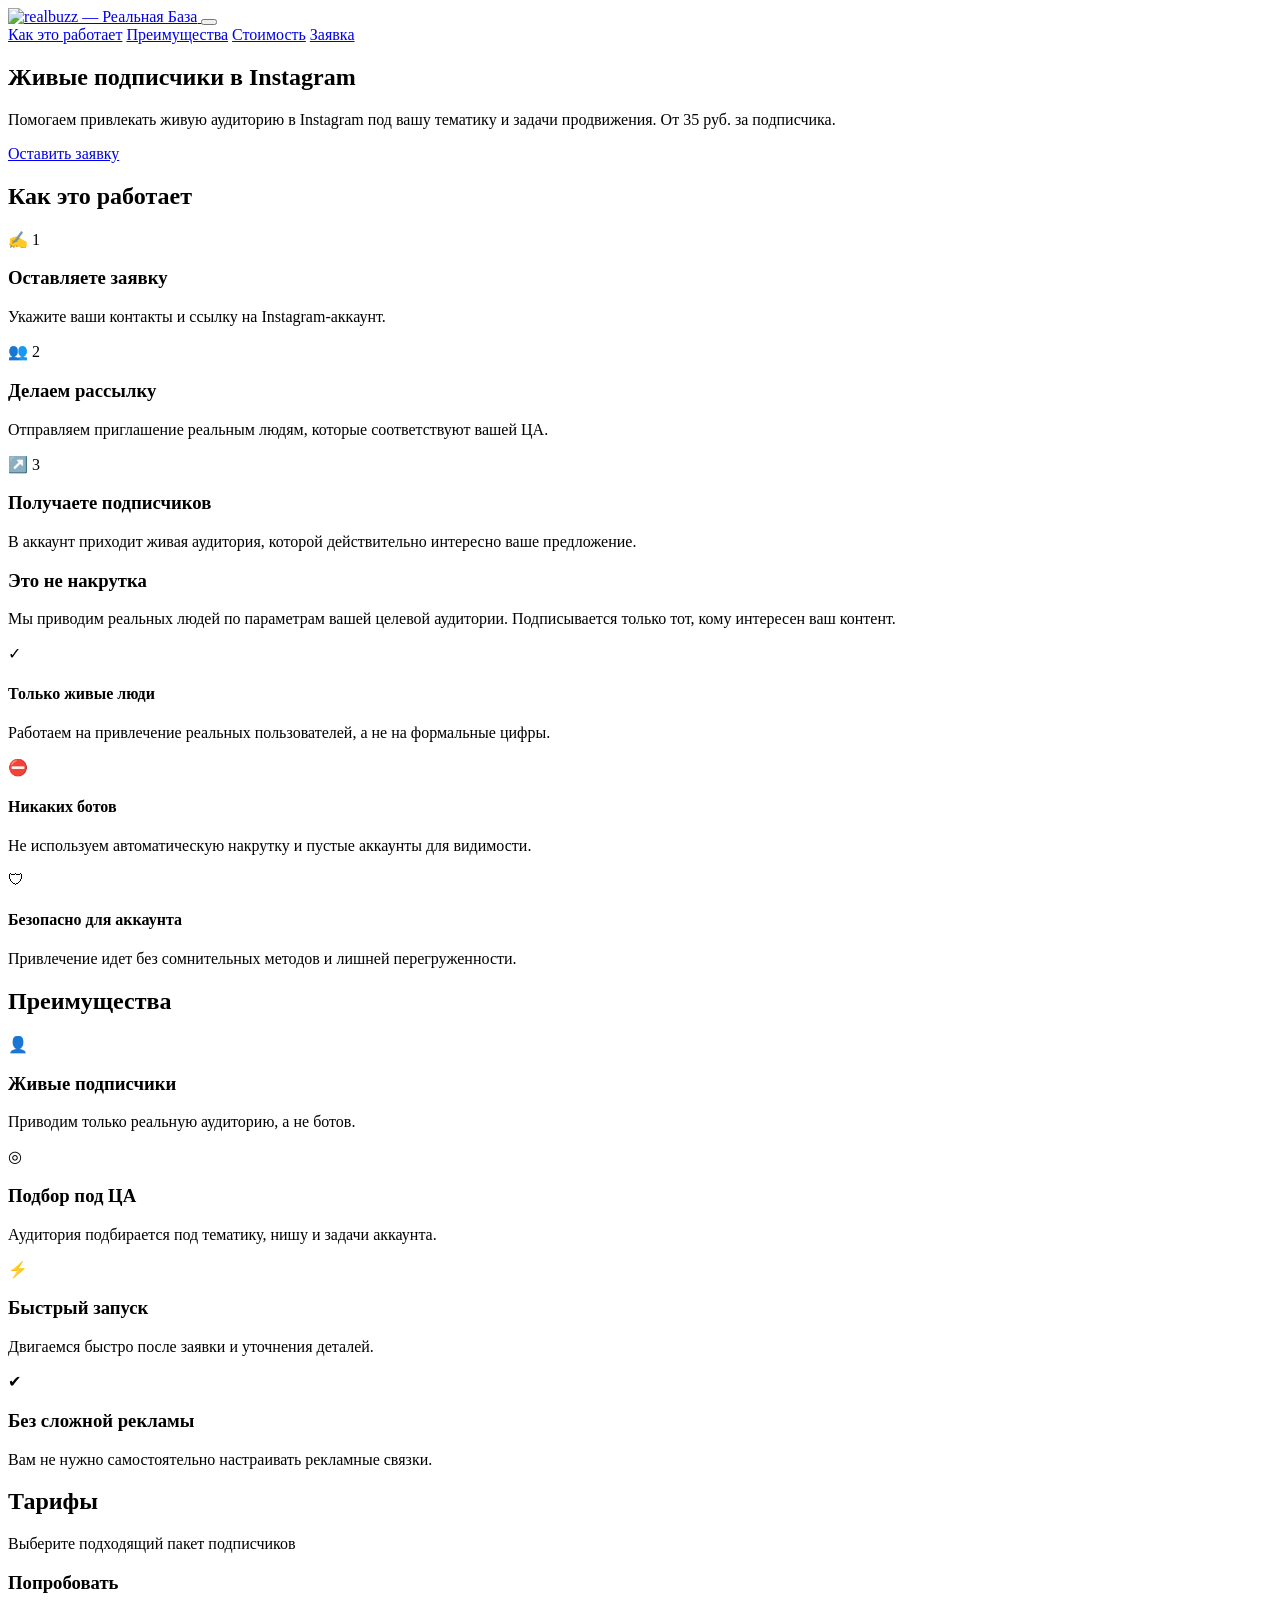
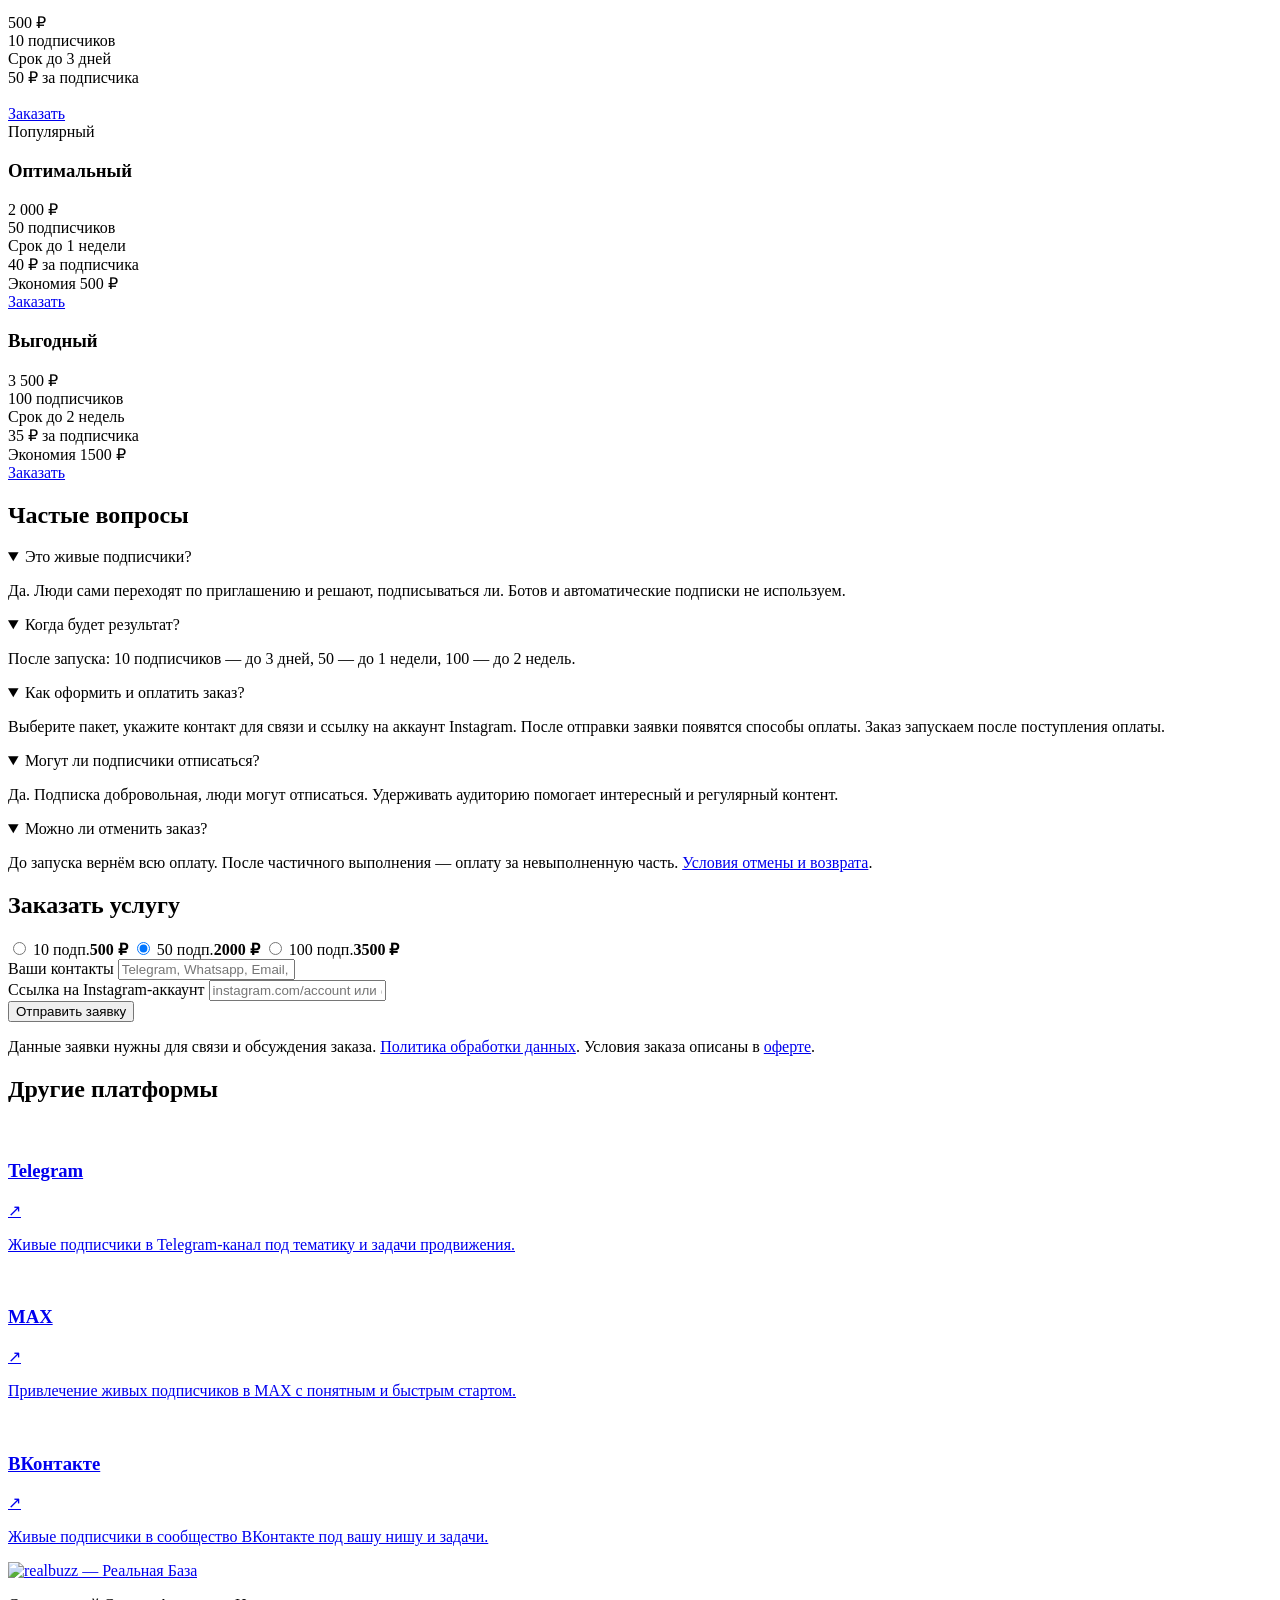
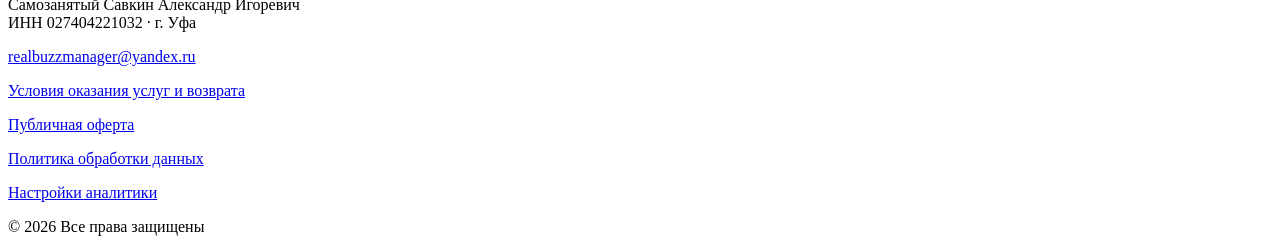
==== insta/index.html @ 3c45814d "Show Telegram support only after confirmed payment" ====
<!DOCTYPE html>
<html lang="ru">
  <head>
    <meta charset="UTF-8" />
    <meta name="viewport" content="width=device-width, initial-scale=1.0" />
    <title>Живые подписчики в Instagram</title>
    <script src="../analytics-consent.js" data-metrika="105293150" data-clarity="whmvityzih" defer></script>
    <link rel="stylesheet" href="../style.css" />
    <link rel="icon" href="../favicon.ico" sizes="32x32" />
    <link rel="icon" href="../favicon.svg" type="image/svg+xml" />
    <link rel="apple-touch-icon" href="../apple-touch-icon.png" sizes="180x180" />
    <meta name="description" content="Привлечение живой аудитории в Instagram по тематике аккаунта. Тарифы Realbuzz, порядок работы и форма заявки." />
    <link rel="canonical" href="https://realbuzz.ru/insta/" />
    <meta property="og:url" content="https://realbuzz.ru/insta/" />
    <meta property="og:description" content="Привлечение живой аудитории в Instagram по тематике аккаунта. Тарифы Realbuzz, порядок работы и форма заявки." />
    <meta property="og:type" content="website" />
    <meta property="og:site_name" content="realbuzz — Реальная База" />
    <meta property="og:title" content="Живые подписчики в Instagram" />
    <meta property="og:image" content="https://realbuzz.ru/assets/og-image.png" />
    <meta property="og:image:width" content="1200" />
    <meta property="og:image:height" content="630" />
    <meta property="og:image:alt" content="realbuzz — живые подписчики для ваших соцсетей" />
    <meta name="twitter:card" content="summary_large_image" />
  </head>
  <body>
    <div class="tg-page">
      <header class="tg-header">
        <div class="tg-shell tg-header__inner">
          <a class="tg-brand" href="../" aria-label="realbuzz — Реальная База, на главную">
            <img class="realbuzz-logo" src="../assets/realbuzz-logo.svg" width="520" height="144" alt="realbuzz — Реальная База" />
          </a>

          <button
            class="tg-menu-button"
            type="button"
            aria-expanded="false"
            aria-controls="tg-mobile-nav"
            aria-label="Открыть меню"
          >
            <span></span>
            <span></span>
            <span></span>
          </button>

          <nav class="tg-nav" id="tg-mobile-nav" aria-label="Основное меню">
            <a href="#how-it-works">Как это работает</a>
            <a href="#benefits">Преимущества</a>
            <a href="#pricing">Стоимость</a>
            <a href="#form">Заявка</a>
          </nav>
        </div>
      </header>

      <main>
        <section class="tg-hero">
          <div class="tg-shell tg-hero__inner">
            <h1>Живые подписчики в Instagram</h1>
            <p>
              Помогаем привлекать живую аудиторию в Instagram под вашу тематику
              и задачи продвижения. От 35 руб. за подписчика.
            </p>
            <a class="tg-button" href="#form">Оставить заявку</a>
          </div>
        </section>

        <section class="tg-section" id="how-it-works">
          <div class="tg-shell">
            <div class="tg-section__head">
              <h2>Как это работает</h2>
            </div>

            <div class="tg-steps">
              <article class="tg-card tg-step">
                <span class="tg-step__icon tg-step__icon--light" aria-hidden="true">✍️</span>
                <span class="tg-step__number">1</span>
                <h3>Оставляете заявку</h3>
                <p>
                  Укажите ваши контакты и ссылку на Instagram-аккаунт.
                </p>
              </article>

              <article class="tg-card tg-step">
                <span class="tg-step__icon tg-step__icon--light" aria-hidden="true">👥</span>
                <span class="tg-step__number">2</span>
                <h3>Делаем рассылку</h3>
                <p>
                  Отправляем приглашение реальным людям, которые соответствуют
                  вашей ЦА.
                </p>
              </article>

              <article class="tg-card tg-step">
                <span class="tg-step__icon tg-step__icon--light" aria-hidden="true">↗️</span>
                <span class="tg-step__number">3</span>
                <h3>Получаете подписчиков</h3>
                <p>
                  В аккаунт приходит живая аудитория, которой действительно
                  интересно ваше предложение.
                </p>
              </article>
            </div>

            <div class="tg-proof">
              <h3>Это не накрутка</h3>
              <p>
                Мы приводим реальных людей по параметрам вашей целевой
                аудитории. Подписывается только тот, кому интересен ваш контент.
              </p>

              <div class="tg-proof__grid">
                <article class="tg-proof__item">
                  <span class="tg-proof__badge">✓</span>
                  <h4>Только живые люди</h4>
                  <p>
                    Работаем на привлечение реальных пользователей, а не на
                    формальные цифры.
                  </p>
                </article>

                <article class="tg-proof__item">
                  <span class="tg-proof__badge">⛔</span>
                  <h4>Никаких ботов</h4>
                  <p>
                    Не используем автоматическую накрутку и пустые аккаунты для
                    видимости.
                  </p>
                </article>

                <article class="tg-proof__item">
                  <span class="tg-proof__badge">🛡</span>
                  <h4>Безопасно для аккаунта</h4>
                  <p>
                    Привлечение идет без сомнительных методов и лишней
                    перегруженности.
                  </p>
                </article>
              </div>
            </div>
          </div>
        </section>

        <section class="tg-section tg-section--muted" id="benefits">
          <div class="tg-shell">
            <div class="tg-section__head">
              <h2>Преимущества</h2>
            </div>

            <div class="tg-benefits">
              <article class="tg-card tg-benefit">
                <span class="tg-benefit__icon">👤</span>
                <div>
                  <h3>Живые подписчики</h3>
                  <p>Приводим только реальную аудиторию, а не ботов.</p>
                </div>
              </article>

              <article class="tg-card tg-benefit">
                <span class="tg-benefit__icon">◎</span>
                <div>
                  <h3>Подбор под ЦА</h3>
                  <p>Аудитория подбирается под тематику, нишу и задачи аккаунта.</p>
                </div>
              </article>

              <article class="tg-card tg-benefit">
                <span class="tg-benefit__icon">⚡</span>
                <div>
                  <h3>Быстрый запуск</h3>
                  <p>Двигаемся быстро после заявки и уточнения деталей.</p>
                </div>
              </article>

              <article class="tg-card tg-benefit">
                <span class="tg-benefit__icon">✔</span>
                <div>
                  <h3>Без сложной рекламы</h3>
                  <p>Вам не нужно самостоятельно настраивать рекламные связки.</p>
                </div>
              </article>
            </div>
          </div>
        </section>

        <section class="tg-section" id="pricing">
          <div class="tg-shell">
            <div class="tg-section__head tg-section__head--center">
              <h2>Тарифы</h2>
              <p>Выберите подходящий пакет подписчиков</p>
            </div>

            <div class="tg-pricing">
              <article class="tg-card tg-plan">
                <h3>Попробовать</h3>
                <div class="tg-plan__price">500 ₽</div>
                <div class="tg-plan__meta">10 подписчиков</div>
                <div class="tg-plan__duration">Срок до 3 дней</div>
                <div class="tg-plan__hint">50 ₽ за подписчика</div>
                <div class="tg-plan__saving tg-plan__saving--empty" aria-hidden="true">
                  &nbsp;
                </div>
                <a class="tg-button tg-button--secondary" href="#form" data-plan-select="trial">Заказать</a>
              </article>

              <article class="tg-card tg-plan tg-plan--featured">
                <span class="tg-plan__label">Популярный</span>
                <h3>Оптимальный</h3>
                <div class="tg-plan__price">2 000 ₽</div>
                <div class="tg-plan__meta">50 подписчиков</div>
                <div class="tg-plan__duration">Срок до 1 недели</div>
                <div class="tg-plan__hint">40 ₽ за подписчика</div>
                <div class="tg-plan__saving">Экономия 500 ₽</div>
                <a class="tg-button" href="#form" data-plan-select="standard">Заказать</a>
              </article>

              <article class="tg-card tg-plan">
                <h3>Выгодный</h3>
                <div class="tg-plan__price">3 500 ₽</div>
                <div class="tg-plan__meta">100 подписчиков</div>
                <div class="tg-plan__duration">Срок до 2 недель</div>
                <div class="tg-plan__hint">35 ₽ за подписчика</div>
                <div class="tg-plan__saving">Экономия 1500 ₽</div>
                <a class="tg-button tg-button--secondary" href="#form" data-plan-select="business">Заказать</a>
              </article>
            </div>
          </div>
        </section>

        <section class="tg-section" id="faq" aria-labelledby="faq-title">
          <div class="tg-shell tg-faq">
            <div class="tg-section__head">
              <h2 id="faq-title">Частые вопросы</h2>
            </div>
            <details class="tg-card tg-faq__item">
              <summary>Это живые подписчики?</summary>
              <p>Да. Люди сами переходят по приглашению и решают, подписываться ли. Ботов и автоматические подписки не используем.</p>
            </details>
            <details class="tg-card tg-faq__item">
              <summary>Когда будет результат?</summary>
              <p>После запуска: 10 подписчиков — до 3 дней, 50 — до 1 недели, 100 — до 2 недель.</p>
            </details>
            <details class="tg-card tg-faq__item">
              <summary>Как оформить и оплатить заказ?</summary>
              <p>Выберите пакет, укажите контакт для связи и ссылку на аккаунт Instagram. После отправки заявки появятся способы оплаты. Заказ запускаем после поступления оплаты.</p>
            </details>
            <details class="tg-card tg-faq__item">
              <summary>Могут ли подписчики отписаться?</summary>
              <p>Да. Подписка добровольная, люди могут отписаться. Удерживать аудиторию помогает интересный и регулярный контент.</p>
            </details>
            <details class="tg-card tg-faq__item">
              <summary>Можно ли отменить заказ?</summary>
              <p>До запуска вернём всю оплату. После частичного выполнения — оплату за невыполненную часть. <a href="../returns/">Условия отмены и возврата</a>.</p>
            </details>
          </div>
        </section>

        <section class="tg-section tg-section--muted" id="form">
          <div class="tg-shell">
            <div class="tg-form-wrap">
              <h2>Заказать услугу</h2>

              <form
                class="lead-form tg-form ym-disable-submit" data-clarity-mask="true"
                data-platform="Instagram"
                data-endpoint="https://script.google.com/macros/s/AKfycbzKXubCFSqxj29t9qPhLgD0RXhJaRhjtM4Y13LiqMKLB6EGgB10qRSJCm1tGSQEqJkk/exec"
              >
                <div class="tg-form__plans" role="radiogroup" aria-label="Пакет">
                  <label class="tg-choice">
                    <input class="ym-disable-keys" type="radio" name="plan" value="10 подписчиков — 500 ₽" data-plan-id="trial" />
                    <span>10 подп.<strong>500 ₽</strong></span>
                  </label>
                  <label class="tg-choice">
                    <input class="ym-disable-keys" type="radio" name="plan" value="50 подписчиков — 2000 ₽" data-plan-id="standard" checked />
                    <span>50 подп.<strong>2000 ₽</strong></span>
                  </label>
                  <label class="tg-choice">
                    <input class="ym-disable-keys" type="radio" name="plan" value="100 подписчиков — 3500 ₽" data-plan-id="business" />
                    <span>100 подп.<strong>3500 ₽</strong></span>
                  </label>
                </div>

                <div class="field">
                  <label for="instagram-email">Ваши контакты</label>
                  <input class="ym-disable-keys" id="instagram-email" name="email" type="text" placeholder="Telegram, Whatsapp, Email, телефон" required />
                </div>

                <div class="field">
                  <label for="instagram-link">Ссылка на Instagram-аккаунт</label>
                  <input class="ym-disable-keys" id="instagram-link" name="link" type="text" inputmode="url" autocapitalize="none" spellcheck="false" data-format-error="Укажите https://instagram.com/account, instagram.com/account или @account." placeholder="instagram.com/account или @account" required />
                </div>

                <button class="tg-button tg-button--full" type="submit">Отправить заявку</button>
                <div class="form-message" aria-live="polite"></div>
                <p class="tg-form-intro">Данные заявки нужны для связи и обсуждения заказа. <a href="../privacy/">Политика обработки данных</a>. Условия заказа описаны в <a href="../offer/">оферте</a>.</p>
              </form>
            </div>
          </div>
        </section>

        <section class="tg-section">
          <div class="tg-shell">
            <div class="tg-section__head tg-section__head--center">
              <h2>Другие платформы</h2>
            </div>

            <div class="tg-platforms">
              <a class="tg-card tg-platform" href="../telegram/">
                <div class="tg-platform__top">
                  <div class="tg-platform__title">
                    <img class="platform-logo platform-logo--small" src="../assets/logo-telegram.svg" alt="" />
                    <h3>Telegram</h3>
                  </div>
                  <span>↗</span>
                </div>
                <p>Живые подписчики в Telegram-канал под тематику и задачи продвижения.</p>
              </a>

              <a class="tg-card tg-platform" href="../max/">
                <div class="tg-platform__top">
                  <div class="tg-platform__title">
                    <img class="platform-logo platform-logo--small" src="../assets/logo-max.svg" alt="" />
                    <h3>MAX</h3>
                  </div>
                  <span>↗</span>
                </div>
                <p>Привлечение живых подписчиков в MAX с понятным и быстрым стартом.</p>
              </a>

              <a class="tg-card tg-platform" href="../vk/">
                <div class="tg-platform__top">
                  <div class="tg-platform__title">
                    <img class="platform-logo platform-logo--small" src="../assets/logo-vk.svg" alt="" />
                    <h3>ВКонтакте</h3>
                  </div>
                  <span>↗</span>
                </div>
                <p>Живые подписчики в сообщество ВКонтакте под вашу нишу и задачи.</p>
              </a>
            </div>
          </div>
        </section>
      </main>

      <footer class="tg-footer">
        <div class="tg-shell tg-footer__inner">
          <a class="tg-brand" href="../" aria-label="realbuzz — Реальная База, на главную">
            <img class="realbuzz-logo" src="../assets/realbuzz-logo.svg" width="520" height="144" alt="realbuzz — Реальная База" loading="lazy" />
          </a>
          <div>
            <p>Самозанятый Савкин Александр Игоревич<br />ИНН 027404221032 · г. Уфа</p>
            <p><a class="tg-footer-contact" href="mailto:realbuzzmanager@yandex.ru">realbuzzmanager@yandex.ru</a></p>
            <p><a class="tg-footer-contact" href="../returns/">Условия оказания услуг и возврата</a></p>
            <p><a class="tg-footer-contact" href="../offer/">Публичная оферта</a></p>
            <p><a class="tg-footer-contact" href="../privacy/">Политика обработки данных</a></p>
            <p><a class="tg-footer-contact" href="#analytics-settings" data-analytics-settings>Настройки аналитики</a></p>
            <p>© 2026 Все права защищены</p>
          </div>
        </div>
      </footer>
    </div>

    <script src="../payment.js" defer></script>
    <script src="../script.js?v=20261114-form-fix"></script>
  </body>
</html>
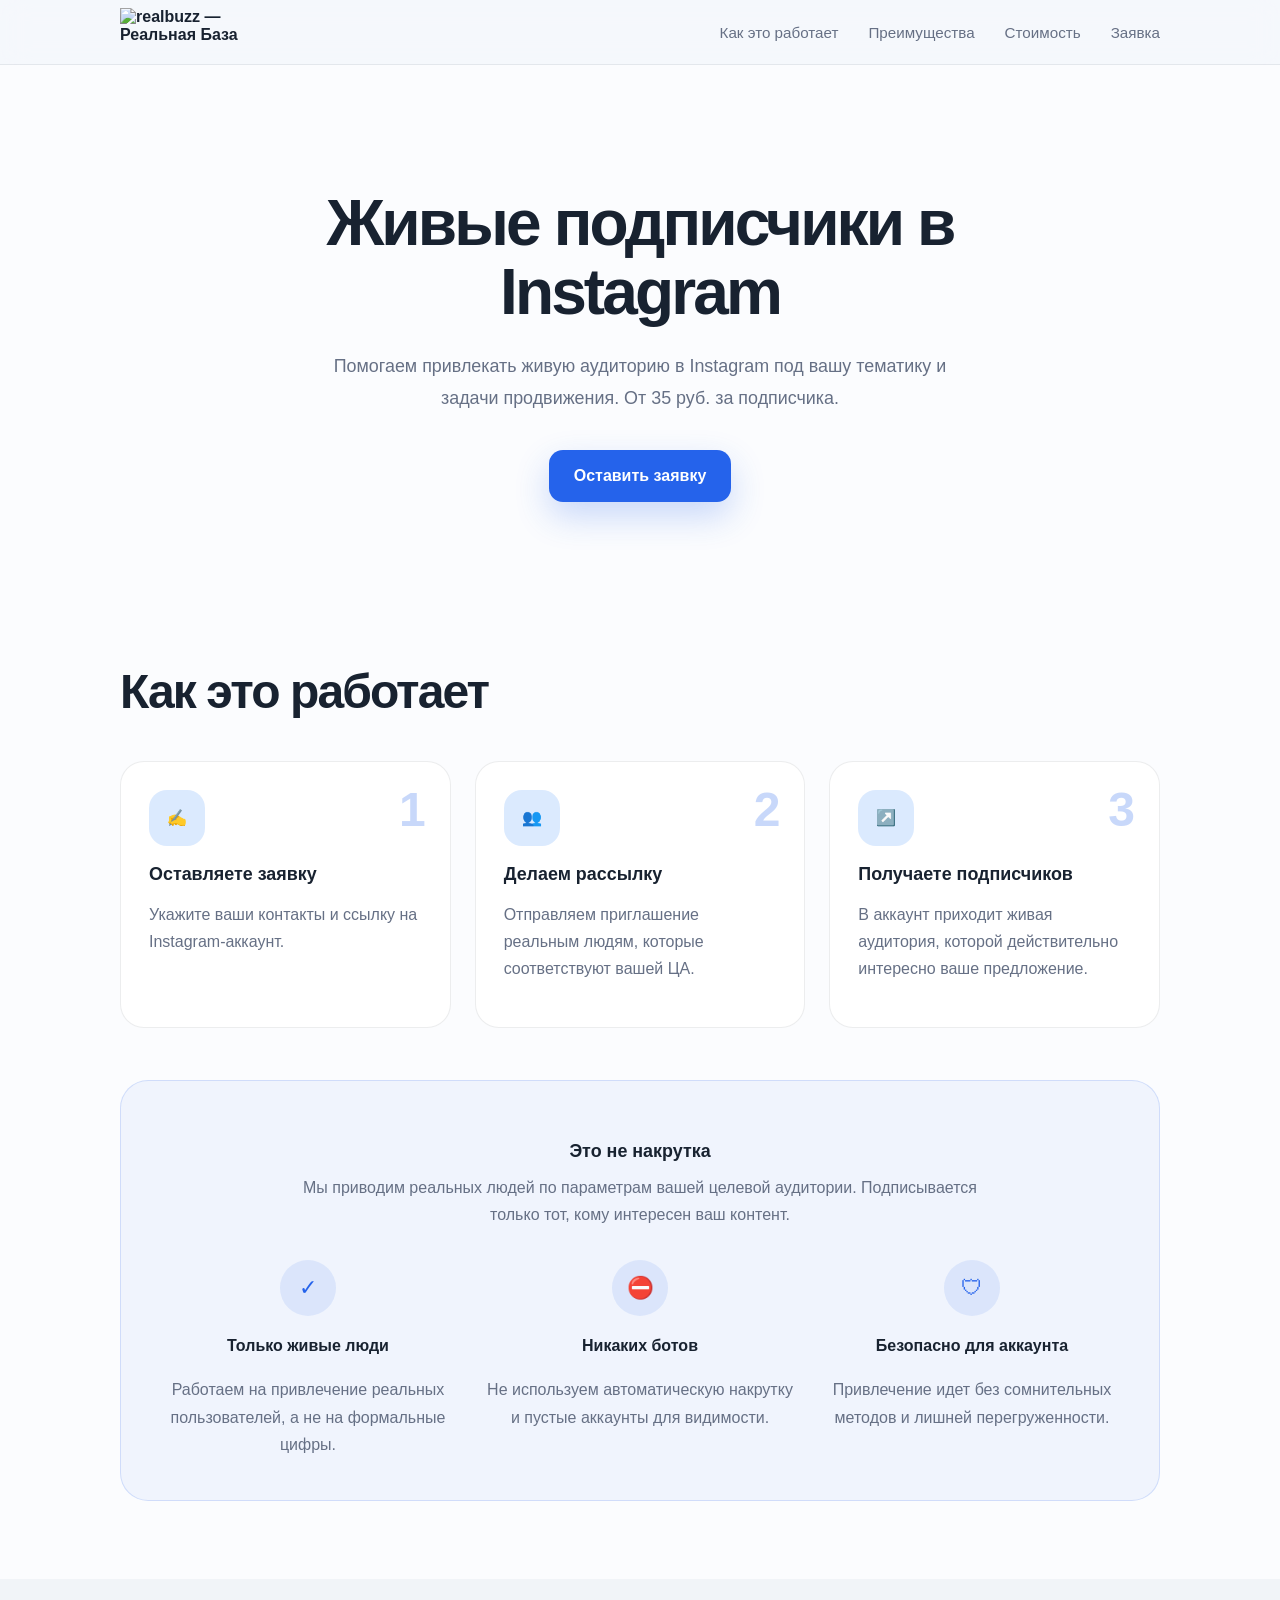
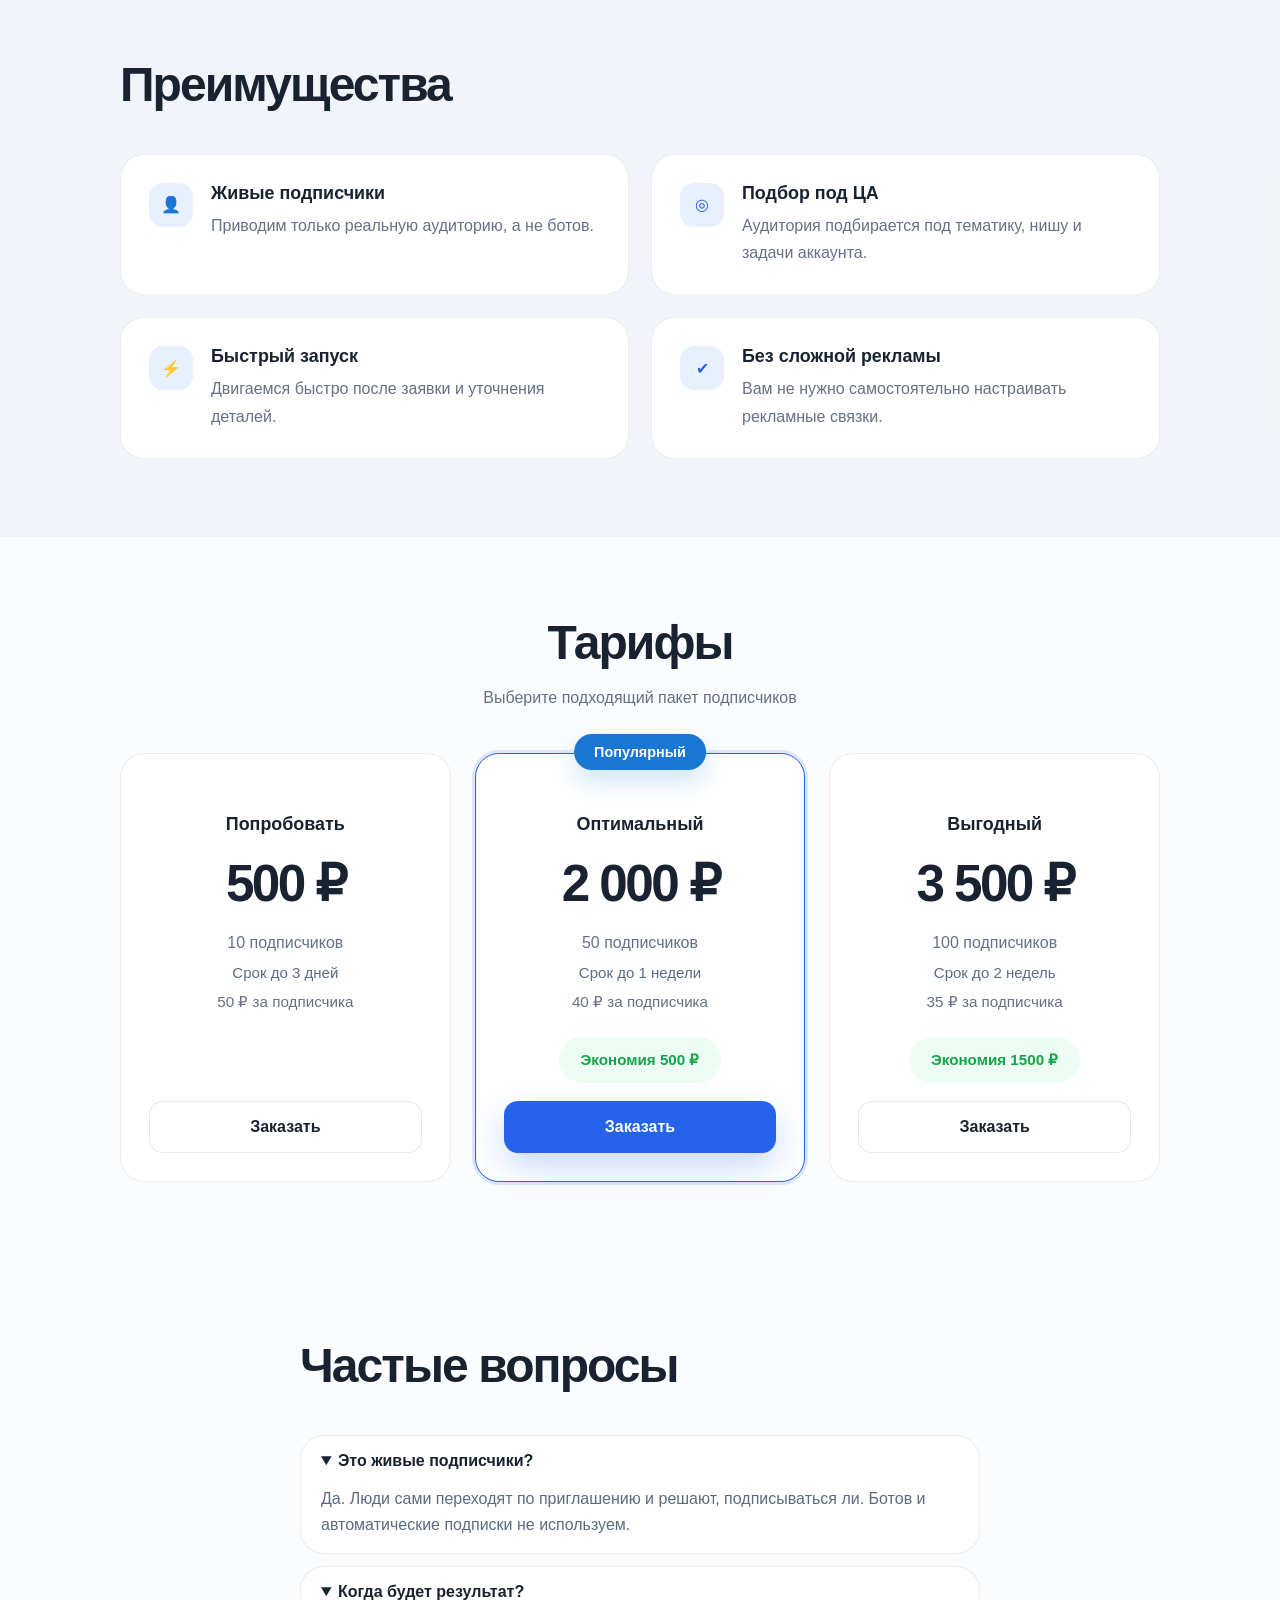
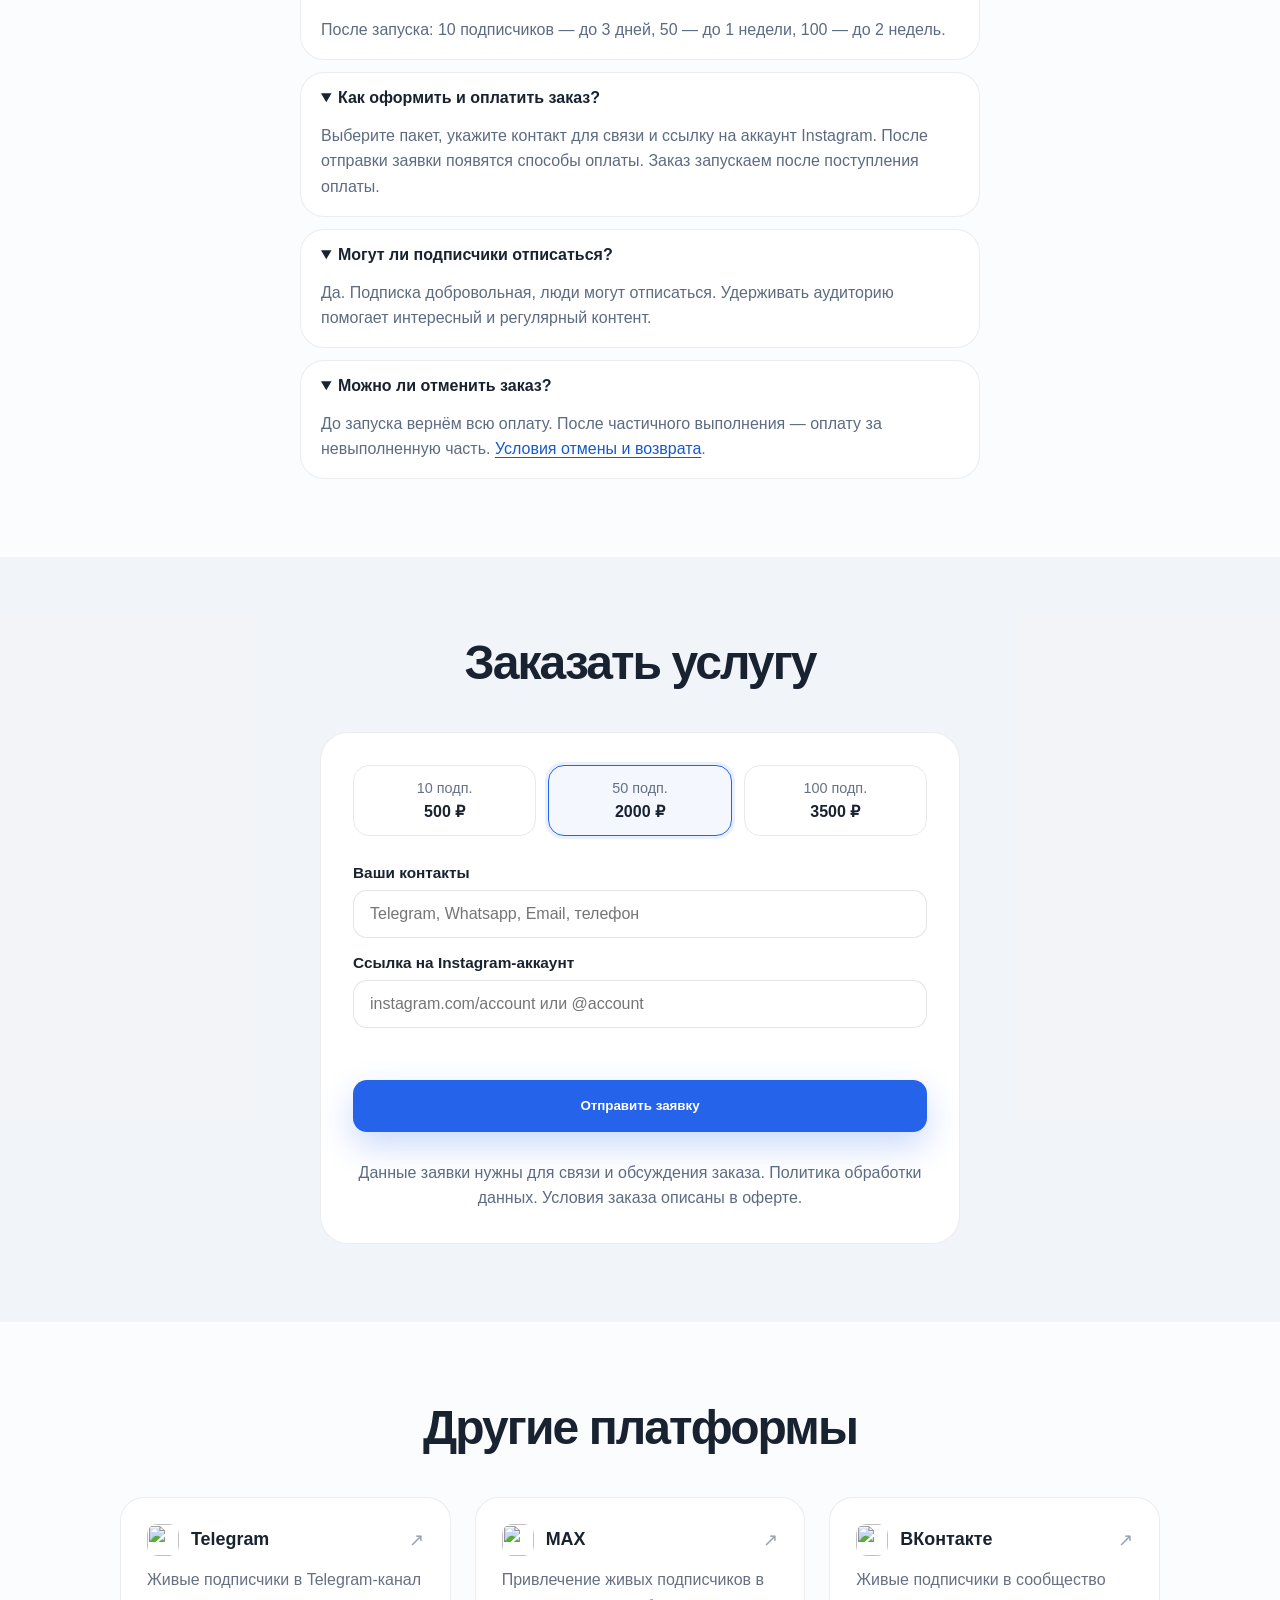
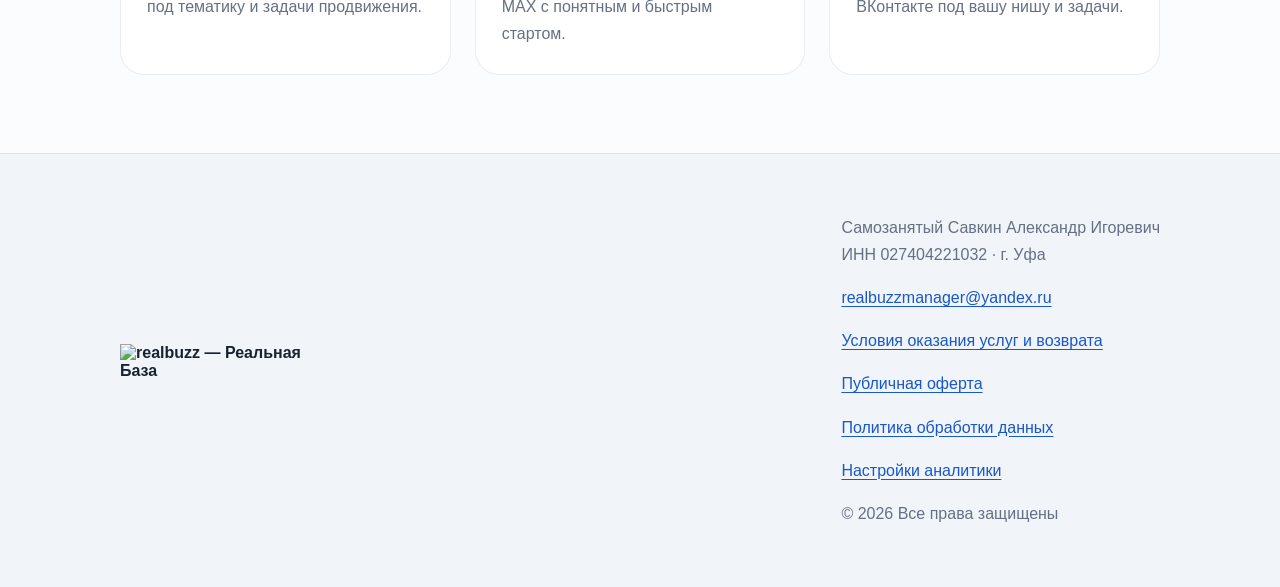
==== commit 7199289a: "Prepare PayAnyWay support while retaining bank payments" ====
--- a/insta/index.html
+++ b/insta/index.html
@@ -5,7 +5,7 @@
     <meta name="viewport" content="width=device-width, initial-scale=1.0" />
     <title>Живые подписчики в Instagram</title>
     <script src="../analytics-consent.js" data-metrika="105293150" data-clarity="whmvityzih" defer></script>
-    <link rel="stylesheet" href="../style.css" />
+    <link rel="stylesheet" href="../style.css?v=20261117-payanyway-ready" />
     <link rel="icon" href="../favicon.ico" sizes="32x32" />
     <link rel="icon" href="../favicon.svg" type="image/svg+xml" />
     <link rel="apple-touch-icon" href="../apple-touch-icon.png" sizes="180x180" />
@@ -358,8 +358,8 @@
       </footer>
     </div>
 
-    <script src="../payment.js" defer></script>
-    <script src="../script.js?v=20261114-form-fix"></script>
+    <script src="../payment.js?v=20261117-payanyway-ready" defer></script>
+    <script src="../script.js?v=20261117-payanyway-ready"></script>
   </body>
 </html>
 
--- a/style.css
+++ b/style.css
@@ -0,0 +1,1212 @@
+:root {
+  --bg: #f6f8fb;
+  --surface: #ffffff;
+  --surface-muted: #f1f5f9;
+  --text: #152033;
+  --text-soft: #5d6b82;
+  --line: rgba(21, 32, 51, 0.08);
+  --accent: #1f6fff;
+  --accent-dark: #1758ca;
+  --accent-soft: rgba(31, 111, 255, 0.12);
+  --success-bg: #ecfdf3;
+  --success-text: #166534;
+  --shadow: 0 18px 50px rgba(15, 23, 42, 0.08);
+  --radius-lg: 28px;
+  --radius-md: 20px;
+  --radius-sm: 14px;
+  --container: 1120px;
+}
+
+*,
+*::before,
+*::after {
+  box-sizing: border-box;
+}
+
+html {
+  scroll-behavior: smooth;
+}
+
+body {
+  margin: 0;
+  font-family: "Segoe UI", Arial, sans-serif;
+  color: var(--text);
+  background:
+    radial-gradient(circle at top left, rgba(31, 111, 255, 0.08), transparent 28%),
+    linear-gradient(180deg, #fbfcfe 0%, var(--bg) 100%);
+}
+
+a {
+  color: inherit;
+  text-decoration: none;
+}
+
+img {
+  max-width: 100%;
+  display: block;
+}
+
+.page {
+  min-height: 100vh;
+}
+
+.container {
+  width: min(100% - 32px, var(--container));
+  margin: 0 auto;
+}
+
+.site-header {
+  position: sticky;
+  top: 0;
+  z-index: 20;
+  backdrop-filter: blur(16px);
+  background: rgba(251, 252, 254, 0.82);
+  border-bottom: 1px solid rgba(21, 32, 51, 0.06);
+}
+
+.site-header__inner {
+  display: flex;
+  align-items: center;
+  justify-content: space-between;
+  gap: 20px;
+  min-height: 76px;
+}
+
+.brand {
+  display: inline-flex;
+  align-items: center;
+  gap: 12px;
+  font-weight: 700;
+  letter-spacing: -0.02em;
+}
+
+.brand__badge {
+  width: 40px;
+  height: 40px;
+  display: grid;
+  place-items: center;
+  border-radius: 14px;
+  background: linear-gradient(135deg, var(--accent) 0%, #69a1ff 100%);
+  color: #fff;
+  box-shadow: 0 14px 30px rgba(31, 111, 255, 0.28);
+}
+
+.nav {
+  display: flex;
+  align-items: center;
+  gap: 10px;
+  flex-wrap: wrap;
+  justify-content: flex-end;
+}
+
+.nav__link {
+  padding: 10px 14px;
+  border-radius: 999px;
+  color: var(--text-soft);
+  transition: background-color 0.2s ease, color 0.2s ease, transform 0.2s ease;
+}
+
+.nav__link:hover,
+.nav__link:focus-visible {
+  background: var(--accent-soft);
+  color: var(--accent);
+  transform: translateY(-1px);
+}
+
+.hero {
+  padding: 72px 0 36px;
+}
+
+.hero__card {
+  display: grid;
+  grid-template-columns: minmax(0, 1.2fr) minmax(280px, 0.8fr);
+  gap: 28px;
+  padding: 40px;
+  border-radius: var(--radius-lg);
+  background: rgba(255, 255, 255, 0.82);
+  border: 1px solid rgba(255, 255, 255, 0.72);
+  box-shadow: var(--shadow);
+}
+
+.hero__content h1 {
+  margin: 0 0 18px;
+  font-size: clamp(2.2rem, 5vw, 4.3rem);
+  line-height: 0.98;
+  letter-spacing: -0.04em;
+}
+
+.hero__content p {
+  margin: 0 0 28px;
+  max-width: 700px;
+  font-size: 1.08rem;
+  line-height: 1.7;
+  color: var(--text-soft);
+}
+
+.hero__meta {
+  display: grid;
+  gap: 16px;
+  align-content: start;
+}
+
+.metric,
+.feature-card,
+.step-card,
+.platform-card,
+.price-card,
+.form-card {
+  background: var(--surface);
+  border: 1px solid var(--line);
+  border-radius: var(--radius-md);
+  box-shadow: 0 10px 30px rgba(15, 23, 42, 0.04);
+}
+
+.metric {
+  padding: 22px;
+}
+
+.metric__label {
+  margin: 0 0 8px;
+  font-size: 0.92rem;
+  color: var(--text-soft);
+}
+
+.metric__value {
+  margin: 0;
+  font-size: 1.6rem;
+  font-weight: 700;
+  letter-spacing: -0.03em;
+}
+
+.section {
+  padding: 36px 0;
+}
+
+.section__heading {
+  margin-bottom: 22px;
+}
+
+.eyebrow {
+  display: inline-flex;
+  padding: 8px 12px;
+  border-radius: 999px;
+  background: var(--accent-soft);
+  color: var(--accent);
+  font-size: 0.92rem;
+  font-weight: 600;
+}
+
+.section__heading h2 {
+  margin: 16px 0 10px;
+  font-size: clamp(1.8rem, 3vw, 2.8rem);
+  letter-spacing: -0.04em;
+}
+
+.section__heading p {
+  margin: 0;
+  max-width: 760px;
+  color: var(--text-soft);
+  line-height: 1.7;
+}
+
+.grid {
+  display: grid;
+  gap: 18px;
+}
+
+.grid--3 {
+  grid-template-columns: repeat(3, minmax(0, 1fr));
+}
+
+.grid--4 {
+  grid-template-columns: repeat(4, minmax(0, 1fr));
+}
+
+.step-card,
+.feature-card,
+.platform-card {
+  padding: 24px;
+  transition: transform 0.24s ease, box-shadow 0.24s ease, border-color 0.24s ease;
+}
+
+.step-card:hover,
+.feature-card:hover,
+.platform-card:hover {
+  transform: translateY(-4px);
+  box-shadow: 0 18px 38px rgba(15, 23, 42, 0.08);
+  border-color: rgba(31, 111, 255, 0.18);
+}
+
+.step-number {
+  width: 42px;
+  height: 42px;
+  display: grid;
+  place-items: center;
+  margin-bottom: 18px;
+  border-radius: 14px;
+  background: var(--surface-muted);
+  color: var(--accent);
+  font-weight: 700;
+}
+
+.card-title {
+  margin: 0 0 10px;
+  font-size: 1.16rem;
+}
+
+.card-text {
+  margin: 0;
+  color: var(--text-soft);
+  line-height: 1.65;
+}
+
+.price-card {
+  padding: 32px;
+  display: grid;
+  gap: 12px;
+}
+
+.price-card__top {
+  display: flex;
+  align-items: flex-start;
+  justify-content: space-between;
+  gap: 20px;
+  flex-wrap: wrap;
+}
+
+.price-card__label {
+  margin: 0;
+  font-size: 1rem;
+  color: var(--text-soft);
+}
+
+.price-card__value {
+  margin: 6px 0 0;
+  font-size: clamp(2rem, 4vw, 3.4rem);
+  font-weight: 800;
+  letter-spacing: -0.05em;
+}
+
+.price-note {
+  margin: 0;
+  color: var(--text-soft);
+  line-height: 1.7;
+}
+
+.form-card {
+  padding: 28px;
+}
+
+.lead-form {
+  display: grid;
+  gap: 16px;
+}
+
+.field {
+  display: grid;
+  gap: 8px;
+}
+
+.field label {
+  font-weight: 600;
+  font-size: 0.96rem;
+}
+
+.field input,
+.field textarea {
+  width: 100%;
+  padding: 14px 16px;
+  border: 1px solid rgba(21, 32, 51, 0.12);
+  border-radius: var(--radius-sm);
+  background: #fff;
+  color: var(--text);
+  font: inherit;
+  transition: border-color 0.2s ease, box-shadow 0.2s ease, transform 0.2s ease;
+}
+
+.field input:focus,
+.field textarea:focus {
+  outline: none;
+  border-color: rgba(31, 111, 255, 0.48);
+  box-shadow: 0 0 0 4px rgba(31, 111, 255, 0.12);
+}
+
+.field textarea {
+  min-height: 120px;
+  resize: vertical;
+}
+
+.button,
+.platform-card__link {
+  display: inline-flex;
+  align-items: center;
+  justify-content: center;
+  gap: 8px;
+  min-height: 52px;
+  padding: 0 20px;
+  border: 0;
+  border-radius: 999px;
+  background: var(--accent);
+  color: #fff;
+  font: inherit;
+  font-weight: 700;
+  cursor: pointer;
+  transition: transform 0.2s ease, box-shadow 0.2s ease, background-color 0.2s ease;
+  box-shadow: 0 14px 30px rgba(31, 111, 255, 0.24);
+}
+
+.button:hover,
+.button:focus-visible,
+.platform-card__link:hover,
+.platform-card__link:focus-visible {
+  background: var(--accent-dark);
+  transform: translateY(-2px);
+  box-shadow: 0 18px 36px rgba(23, 88, 202, 0.26);
+}
+
+.button--secondary {
+  background: transparent;
+  color: var(--accent);
+  border: 1px solid rgba(31, 111, 255, 0.16);
+  box-shadow: none;
+}
+
+.button--secondary:hover,
+.button--secondary:focus-visible {
+  background: var(--accent-soft);
+}
+
+.form-message {
+  display: none;
+  padding: 14px 16px;
+  border-radius: var(--radius-sm);
+  background: var(--success-bg);
+  color: var(--success-text);
+  font-weight: 600;
+}
+
+.form-message.is-visible {
+  display: block;
+}
+
+.form-message[data-state="error"] {
+  background: #fff1f2;
+  color: #9f1239;
+}
+
+.platform-card__name {
+  margin: 0 0 10px;
+  font-size: 1.16rem;
+}
+
+.platform-card__text {
+  margin: 0 0 18px;
+  color: var(--text-soft);
+  line-height: 1.65;
+}
+
+.site-footer {
+  padding: 26px 0 34px;
+  color: var(--text-soft);
+}
+
+.site-footer__inner {
+  display: flex;
+  justify-content: space-between;
+  gap: 18px;
+  flex-wrap: wrap;
+  padding-top: 18px;
+  border-top: 1px solid var(--line);
+}
+
+@media (max-width: 960px) {
+  .hero__card,
+  .grid--4 {
+    grid-template-columns: 1fr 1fr;
+  }
+
+  .grid--3 {
+    grid-template-columns: 1fr;
+  }
+}
+
+@media (max-width: 760px) {
+  .site-header {
+    position: static;
+  }
+
+  .site-header__inner,
+  .price-card__top,
+  .site-footer__inner {
+    flex-direction: column;
+    align-items: flex-start;
+  }
+
+  .hero {
+    padding-top: 28px;
+  }
+
+  .hero__card,
+  .grid--4 {
+    grid-template-columns: 1fr;
+    padding: 26px;
+  }
+
+  .nav {
+    justify-content: flex-start;
+  }
+
+  .section {
+    padding: 28px 0;
+  }
+}
+
+.tg-page {
+  min-height: 100vh;
+  color: #182230;
+  background: #fbfcfe;
+  font-family: "Segoe UI", Arial, sans-serif;
+}
+
+.tg-shell {
+  width: min(100% - 32px, 1040px);
+  margin: 0 auto;
+}
+
+.tg-header {
+  position: sticky;
+  top: 0;
+  z-index: 50;
+  background: rgba(244, 247, 251, 0.78);
+  backdrop-filter: blur(14px);
+  border-bottom: 1px solid rgba(24, 34, 48, 0.08);
+}
+
+.tg-header__inner {
+  min-height: 64px;
+  display: flex;
+  align-items: center;
+  justify-content: space-between;
+  gap: 24px;
+}
+
+.tg-brand {
+  display: inline-flex;
+  align-items: center;
+  gap: 10px;
+  font-size: 1rem;
+  font-weight: 700;
+}
+
+.tg-brand__icon {
+  width: 36px;
+  height: 36px;
+  display: grid;
+  place-items: center;
+  border-radius: 12px;
+  overflow: hidden;
+  color: inherit;
+}
+
+.tg-brand__icon svg {
+  width: 100%;
+  height: 100%;
+}
+
+.platform-logo {
+  width: 36px;
+  height: 36px;
+  display: block;
+  flex: 0 0 auto;
+  border-radius: 12px;
+  overflow: hidden;
+}
+
+.platform-logo--small {
+  width: 32px;
+  height: 32px;
+  border-radius: 10px;
+}
+
+.tg-nav {
+  display: flex;
+  align-items: center;
+  gap: 30px;
+}
+
+.tg-menu-button {
+  display: none;
+  width: 46px;
+  height: 46px;
+  padding: 0;
+  border: 1px solid rgba(24, 34, 48, 0.08);
+  border-radius: 14px;
+  background: #fff;
+  align-items: center;
+  justify-content: center;
+  flex-direction: column;
+  gap: 4px;
+  cursor: pointer;
+}
+
+.tg-menu-button > span {
+  width: 18px;
+  height: 2px;
+  border-radius: 999px;
+  background: #182230;
+  transition: transform 0.2s ease, opacity 0.2s ease;
+}
+
+.tg-menu-button.is-open > span:nth-child(1) {
+  transform: translateY(6px) rotate(45deg);
+}
+
+.tg-menu-button.is-open > span:nth-child(2) {
+  opacity: 0;
+}
+
+.tg-menu-button.is-open > span:nth-child(3) {
+  transform: translateY(-6px) rotate(-45deg);
+}
+
+.tg-nav a {
+  color: #667085;
+  font-size: 0.95rem;
+  transition: color 0.2s ease;
+}
+
+.tg-nav a:hover,
+.tg-nav a:focus-visible {
+  color: #182230;
+}
+
+.tg-hero {
+  padding: 124px 0 84px;
+}
+
+.tg-hero__inner {
+  max-width: 760px;
+  text-align: center;
+}
+
+.tg-hero h1 {
+  margin: 0;
+  font-size: clamp(2.5rem, 6vw, 4rem);
+  line-height: 1.08;
+  letter-spacing: -0.045em;
+}
+
+.tg-hero p {
+  margin: 24px auto 0;
+  max-width: 620px;
+  color: #667085;
+  font-size: 1.12rem;
+  line-height: 1.75;
+}
+
+.tg-button {
+  display: inline-flex;
+  align-items: center;
+  justify-content: center;
+  min-height: 52px;
+  margin-top: 36px;
+  padding: 0 24px;
+  border: 1px solid transparent;
+  border-radius: 14px;
+  background: #2563eb;
+  color: #fff;
+  font-weight: 700;
+  transition: transform 0.2s ease, box-shadow 0.2s ease, background-color 0.2s ease;
+  box-shadow: 0 14px 34px rgba(37, 99, 235, 0.24);
+}
+
+.tg-button:hover,
+.tg-button:focus-visible {
+  transform: translateY(-1px);
+  background: #1d4ed8;
+  box-shadow: 0 18px 40px rgba(29, 78, 216, 0.24);
+}
+
+.tg-button--secondary {
+  background: #fff;
+  color: #182230;
+  border-color: rgba(24, 34, 48, 0.1);
+  box-shadow: none;
+}
+
+.tg-button--secondary:hover,
+.tg-button--secondary:focus-visible {
+  background: #f8fafc;
+}
+
+.tg-button--full {
+  width: 100%;
+}
+
+.tg-section {
+  padding: 78px 0;
+}
+
+.tg-section--muted {
+  background: rgba(148, 163, 184, 0.09);
+}
+
+.tg-section__head {
+  margin-bottom: 42px;
+}
+
+.tg-section__head--center {
+  text-align: center;
+}
+
+.tg-section__head h2 {
+  margin: 0;
+  font-size: clamp(2rem, 4vw, 3rem);
+  letter-spacing: -0.04em;
+}
+
+.tg-section__head p {
+  margin: 14px 0 0;
+  color: #667085;
+  line-height: 1.7;
+}
+
+.tg-card {
+  background: #fff;
+  border: 1px solid rgba(24, 34, 48, 0.08);
+  border-radius: 24px;
+}
+
+.tg-steps,
+.tg-pricing,
+.tg-platforms {
+  display: grid;
+  gap: 24px;
+  grid-template-columns: repeat(3, minmax(0, 1fr));
+}
+
+.tg-step {
+  position: relative;
+  padding: 28px;
+  transition: border-color 0.2s ease, transform 0.2s ease;
+}
+
+.tg-step:hover,
+.tg-platform:hover,
+.tg-benefit:hover,
+.tg-plan:hover {
+  transform: translateY(-3px);
+  border-color: rgba(37, 99, 235, 0.22);
+}
+
+.tg-step__icon {
+  width: 56px;
+  height: 56px;
+  display: grid;
+  place-items: center;
+  border-radius: 18px;
+  color: #1976d2;
+  background: #dbeafe;
+  box-shadow: none;
+}
+
+.tg-step__icon svg {
+  width: 28px;
+  height: 28px;
+  display: block;
+}
+
+.tg-step__icon--light {
+  background: #dbeafe;
+  color: #1976d2;
+}
+
+.tg-step__number {
+  position: absolute;
+  top: 24px;
+  right: 24px;
+  color: rgba(37, 99, 235, 0.25);
+  font-size: 3rem;
+  font-weight: 800;
+  line-height: 1;
+}
+
+.tg-step h3,
+.tg-plan h3,
+.tg-platform h3,
+.tg-proof h3,
+.tg-benefit h3 {
+  margin: 18px 0 0;
+  font-size: 1.12rem;
+}
+
+.tg-step p,
+.tg-proof p,
+.tg-proof__item p,
+.tg-benefit p,
+.tg-plan__meta,
+.tg-plan__hint,
+.tg-platform p,
+.tg-footer p {
+  color: #667085;
+  line-height: 1.7;
+}
+
+.tg-proof {
+  margin-top: 52px;
+  padding: 42px 32px;
+  border: 1px solid rgba(37, 99, 235, 0.16);
+  border-radius: 28px;
+  background: rgba(37, 99, 235, 0.05);
+  text-align: center;
+}
+
+.tg-proof p {
+  max-width: 700px;
+  margin: 12px auto 0;
+}
+
+.tg-proof__grid,
+.tg-benefits {
+  display: grid;
+  gap: 22px;
+  margin-top: 32px;
+}
+
+.tg-proof__grid {
+  grid-template-columns: repeat(3, minmax(0, 1fr));
+}
+
+.tg-proof__item {
+  text-align: center;
+}
+
+.tg-proof__badge,
+.tg-benefit__icon {
+  width: 56px;
+  height: 56px;
+  display: grid;
+  place-items: center;
+  margin: 0 auto 16px;
+  border-radius: 999px;
+  background: rgba(37, 99, 235, 0.1);
+  color: #2563eb;
+  font-size: 1.35rem;
+}
+
+.tg-benefits {
+  grid-template-columns: repeat(2, minmax(0, 1fr));
+}
+
+.tg-benefit {
+  display: flex;
+  gap: 18px;
+  padding: 28px;
+}
+
+.tg-benefit__icon {
+  width: 44px;
+  height: 44px;
+  margin: 0;
+  border-radius: 14px;
+  font-size: 1rem;
+  flex: 0 0 auto;
+}
+
+.tg-benefit h3 {
+  margin: 0;
+}
+
+.tg-benefit p {
+  margin: 8px 0 0;
+}
+
+.tg-plan {
+  position: relative;
+  padding: 42px 28px 28px;
+  text-align: center;
+  transition: transform 0.2s ease, border-color 0.2s ease, box-shadow 0.2s ease;
+}
+
+.tg-plan--featured {
+  border-color: #2563eb;
+  box-shadow: 0 0 0 3px rgba(37, 99, 235, 0.14);
+}
+
+.tg-plan__label {
+  position: absolute;
+  top: -20px;
+  left: 50%;
+  transform: translateX(-50%);
+  padding: 10px 20px;
+  border-radius: 999px;
+  background: #1976d2;
+  color: #fff;
+  font-size: 0.9rem;
+  font-weight: 700;
+  box-shadow: 0 12px 24px rgba(25, 118, 210, 0.2);
+}
+
+.tg-plan__price {
+  margin-top: 18px;
+  font-size: clamp(2.6rem, 4vw, 3.6rem);
+  font-weight: 800;
+  letter-spacing: -0.05em;
+}
+
+.tg-plan__meta {
+  margin-top: 16px;
+  font-size: 1rem;
+}
+
+.tg-plan__hint {
+  margin-top: 8px;
+  font-size: 0.95rem;
+}
+
+.tg-plan__saving {
+  display: inline-flex;
+  align-items: center;
+  justify-content: center;
+  min-height: 46px;
+  margin-top: 22px;
+  padding: 0 22px;
+  border-radius: 999px;
+  background: #ecfdf3;
+  color: #16a34a;
+  font-size: 0.95rem;
+  font-weight: 700;
+}
+
+.tg-plan__saving--empty {
+  background: transparent;
+  color: transparent;
+}
+
+.tg-plan .tg-button {
+  width: 100%;
+  margin-top: 18px;
+}
+
+.tg-form-wrap {
+  max-width: 640px;
+  margin: 0 auto;
+}
+
+.tg-form-wrap h2 {
+  margin: 0;
+  text-align: center;
+  font-size: clamp(2rem, 4vw, 3rem);
+  letter-spacing: -0.04em;
+}
+
+.tg-form-intro,
+.tg-form-contact {
+  margin: 12px auto 0;
+  text-align: center;
+  color: var(--text-soft);
+  line-height: 1.6;
+}
+
+.tg-form-contact a,
+.tg-footer-contact {
+  color: var(--accent-dark);
+  text-decoration: underline;
+  text-underline-offset: 0.16em;
+}
+
+.tg-faq {
+  max-width: 680px;
+}
+
+.tg-faq__item {
+  margin-top: 12px;
+  padding: 0;
+}
+
+.tg-faq__item summary {
+  padding: 16px 20px;
+  cursor: pointer;
+  font-weight: 700;
+}
+
+.tg-faq__item summary:focus-visible {
+  outline: 2px solid var(--accent);
+  outline-offset: 3px;
+  border-radius: var(--radius-sm);
+}
+
+.tg-faq__item p {
+  margin: 0;
+  padding: 0 20px 16px;
+  color: var(--text-soft);
+  line-height: 1.6;
+}
+
+.tg-plan__duration {
+  margin-top: 8px;
+  color: var(--text-soft);
+  font-size: 0.94rem;
+}
+
+.tg-form {
+  margin-top: 42px;
+  padding: 32px;
+  border-radius: 28px;
+  background: #fff;
+  border: 1px solid rgba(24, 34, 48, 0.08);
+}
+
+.tg-form__plans {
+  display: grid;
+  grid-template-columns: repeat(3, minmax(0, 1fr));
+  gap: 12px;
+  margin-bottom: 12px;
+}
+
+.tg-choice {
+  cursor: pointer;
+}
+
+.tg-choice input {
+  position: absolute;
+  opacity: 0;
+  pointer-events: none;
+}
+
+.tg-choice span {
+  display: block;
+  padding: 14px 10px;
+  border: 1px solid rgba(24, 34, 48, 0.1);
+  border-radius: 16px;
+  text-align: center;
+  color: #667085;
+  font-size: 0.9rem;
+  transition: border-color 0.2s ease, background-color 0.2s ease, box-shadow 0.2s ease;
+}
+
+.tg-choice strong {
+  display: block;
+  margin-top: 6px;
+  color: #182230;
+  font-size: 1rem;
+}
+
+.tg-choice input:checked + span {
+  border-color: #2563eb;
+  background: rgba(37, 99, 235, 0.05);
+  box-shadow: 0 0 0 3px rgba(37, 99, 235, 0.1);
+}
+
+.tg-hp {
+  position: absolute;
+  left: -9999px;
+  width: 1px;
+  height: 1px;
+  overflow: hidden;
+}
+
+.tg-platform {
+  padding: 26px;
+  transition: transform 0.2s ease, border-color 0.2s ease, box-shadow 0.2s ease;
+}
+
+.tg-platform__top {
+  display: flex;
+  align-items: center;
+  justify-content: space-between;
+  gap: 14px;
+}
+
+.tg-platform__title {
+  display: flex;
+  align-items: center;
+  gap: 12px;
+  min-width: 0;
+  line-height: 1;
+}
+
+.tg-platform__title h3 {
+  margin: 0;
+  line-height: 1.1;
+}
+
+.tg-platform__top span {
+  color: #98a2b3;
+  font-size: 1.1rem;
+}
+
+.tg-platform p {
+  margin: 10px 0 0;
+}
+
+.tg-footer {
+  padding: 44px 0;
+  border-top: 1px solid rgba(24, 34, 48, 0.08);
+  background: rgba(148, 163, 184, 0.09);
+}
+
+.tg-footer__inner {
+  display: flex;
+  align-items: center;
+  justify-content: space-between;
+  gap: 18px;
+}
+
+@media (max-width: 900px) {
+  .tg-steps,
+  .tg-pricing,
+  .tg-proof__grid,
+  .tg-platforms,
+  .tg-form__plans {
+    grid-template-columns: 1fr;
+  }
+
+  .tg-benefits {
+    grid-template-columns: 1fr;
+  }
+}
+
+@media (max-width: 760px) {
+  .tg-header {
+    position: static;
+  }
+
+  .tg-footer__inner {
+    flex-direction: column;
+    align-items: flex-start;
+  }
+
+  .tg-header__inner {
+    position: relative;
+    min-height: auto;
+    padding: 16px 0 14px;
+    align-items: center;
+    flex-direction: row;
+    flex-wrap: wrap;
+  }
+
+  .tg-menu-button {
+    display: inline-flex;
+    margin-left: auto;
+  }
+
+  .tg-nav {
+    display: none;
+    width: 100%;
+    margin-top: 14px;
+    padding-top: 14px;
+    border-top: 1px solid rgba(24, 34, 48, 0.08);
+    gap: 12px;
+    flex-direction: column;
+    align-items: flex-start;
+  }
+
+  .tg-nav.is-open {
+    display: flex;
+  }
+
+  .tg-nav a {
+    font-size: 1rem;
+  }
+
+  .tg-hero {
+    padding: 72px 0 52px;
+  }
+
+  .tg-section {
+    padding: 56px 0;
+  }
+
+  .tg-proof,
+  .tg-form {
+    padding: 24px;
+  }
+
+  .tg-step,
+  .tg-benefit,
+  .tg-plan,
+  .tg-platform {
+    padding: 22px;
+  }
+}
+
+@media (min-width: 761px) {
+  .tg-menu-button {
+    display: none !important;
+  }
+}
+
+
+/* Shared Realbuzz identity across all platform pages. */
+.realbuzz-logo { display: block; width: 190px; height: auto; flex: 0 0 auto; }
+.tg-header .realbuzz-logo { width: 174px; }
+.tg-brand:focus-visible { outline: 3px solid #1f6fff; outline-offset: 4px; border-radius: 4px; }
+
+.return-terms { max-width: 800px; padding-top: 36px; padding-bottom: 52px; }
+.return-terms h1 { margin: 20px 0 12px; font-size: clamp(1.8rem, 5vw, 2.8rem); line-height: 1.15; }
+.return-terms__date { color: var(--text-soft); }
+.return-terms section { margin-top: 28px; }
+.return-terms h2 { margin-bottom: 10px; font-size: 1.3rem; line-height: 1.3; }
+.return-terms p { margin-top: 10px; line-height: 1.7; }
+.return-terms a, .tg-faq__item a { color: var(--accent-dark); text-decoration: underline; text-underline-offset: 0.16em; overflow-wrap: anywhere; }
+
+.order-payment { color: #192c3d; line-height: 1.6; text-align: left; min-width: 0; }
+.order-payment h3 { font-size: 22px; line-height: 1.3; margin: 0 0 20px; }
+.order-payment p { margin: 16px 0; font-size: 14px; }
+.order-payment a { color: #067bb1; text-decoration: underline; text-underline-offset: 3px; }
+.order-summary { margin: 16px 0; padding: 16px; background: #f0f7fb; border-radius: 12px; }
+.order-summary > div { display: flex; flex-wrap: wrap; justify-content: space-between; gap: 4px 16px; margin: 8px 0; }
+.order-summary dt { color: #53687b; font-size: 14px; }
+.order-summary dd { margin: 0; font-weight: 600; overflow-wrap: anywhere; }
+.order-summary .order-amount { font-size: 24px; }
+.payment-banks { display: grid; grid-template-columns: repeat(2, minmax(0, 1fr)); gap: 12px; margin: 20px 0; }
+.payment-bank { border: 1px solid #dbe5ed; border-radius: 12px; padding: 14px; display: flex; flex-direction: column; align-items: center; text-align: center; min-width: 0; }
+.payment-bank h4 { display: flex; align-items: center; justify-content: center; min-height: 78px; margin: 0 0 14px; font-size: 18px; font-weight: 600; line-height: 1.45; }
+.payment-bank img { display: block; width: 100%; max-width: 240px; height: auto; margin: 0 0 12px; }
+.payment-bank a { display: block; font-weight: 600; font-size: 14px; }
+.order-payment :focus-visible { outline: 3px solid #067bb1; outline-offset: 3px; }
+@media (max-width: 480px) { .payment-banks { grid-template-columns: 1fr; } }
+
+.lead-form[hidden] { display: none; }
+.order-result { scroll-margin-top: 90px; }
+.tg-form-wrap > .order-result { background: #fff; border: 1px solid #dbe5ed; border-radius: 24px; padding: 24px; }
+
+.order-result ~ .tg-form-contact { display: none; }
+
+@media (max-width: 767px) {
+  .payment-banks { grid-template-columns: 1fr; }
+  .payment-bank { padding: 16px; }
+  .payment-bank img { display: none; }
+  .payment-bank h4 { min-height: 0; }
+  .order-payment .payment-bank a {
+    display: flex;
+    align-items: center;
+    justify-content: center;
+    width: 100%;
+    min-height: 52px;
+    padding: 12px 16px;
+    box-sizing: border-box;
+    border-radius: 12px;
+    background: #087bb0;
+    color: #fff;
+    font-size: 16px;
+    line-height: 1.4;
+    text-decoration: none;
+    text-align: center;
+  }
+  .order-payment .payment-bank a:hover,
+  .order-payment .payment-bank a:active { background: #06628d; }
+}
+
+.payment-help { display: block; margin-top: 10px; color: #53687b; font-size: 12px; line-height: 1.5; }
+.payment-help + .payment-help { margin-top: 6px; }
+@media (max-width: 767px) { .payment-help--desktop { display: none; } }
+
+.payment-instruction--mobile { display: none; }
+@media (max-width: 767px) { .payment-instruction--desktop { display: none; } .payment-instruction--mobile { display: inline; } }
+
+.order-payment .payment-prodamus-button { display: flex; align-items: center; justify-content: center; min-height: 52px; padding: 12px 20px; border-radius: 12px; background: #087bb0; color: #fff; font-weight: 600; text-decoration: none; }
+.order-payment .payment-prodamus-button:hover { background: #06628d; }
+
+.order-payment button.payment-prodamus-button { width: 100%; border: 0; cursor: pointer; font: inherit; font-weight: 600; }
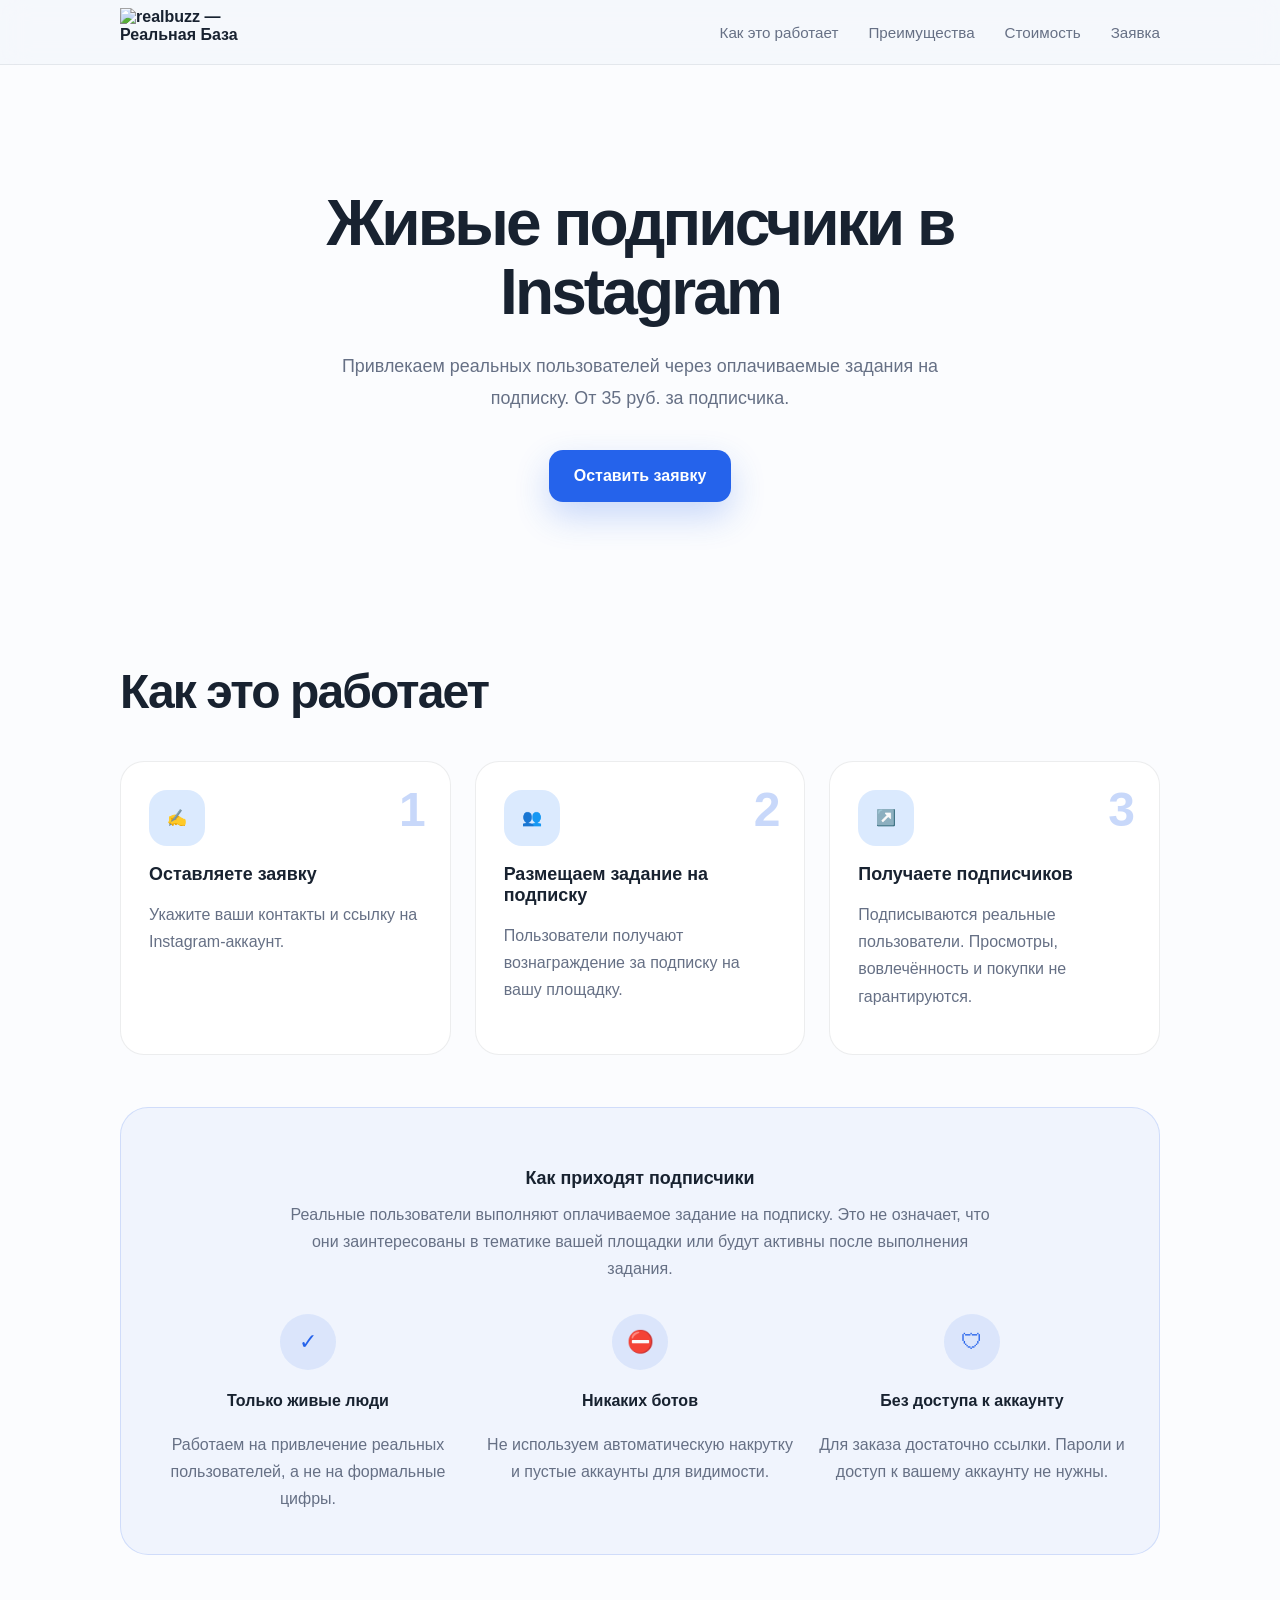
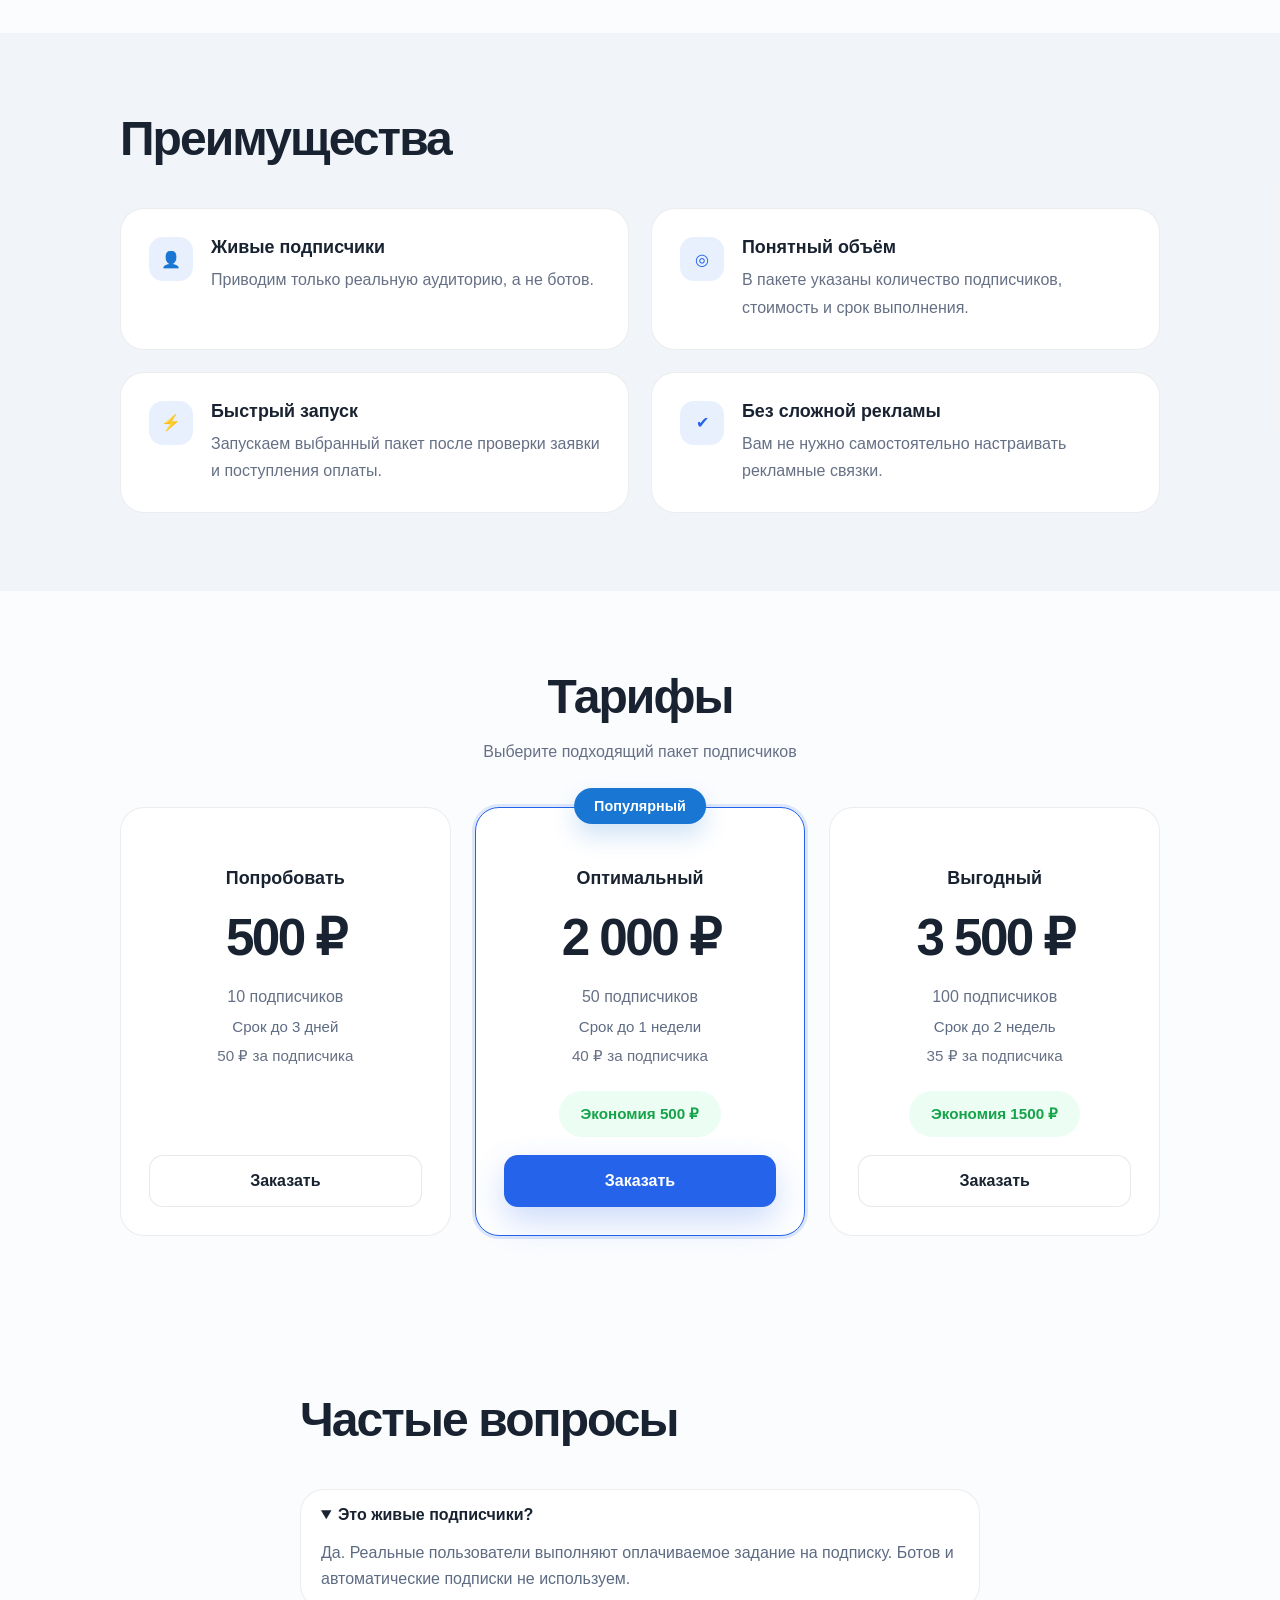
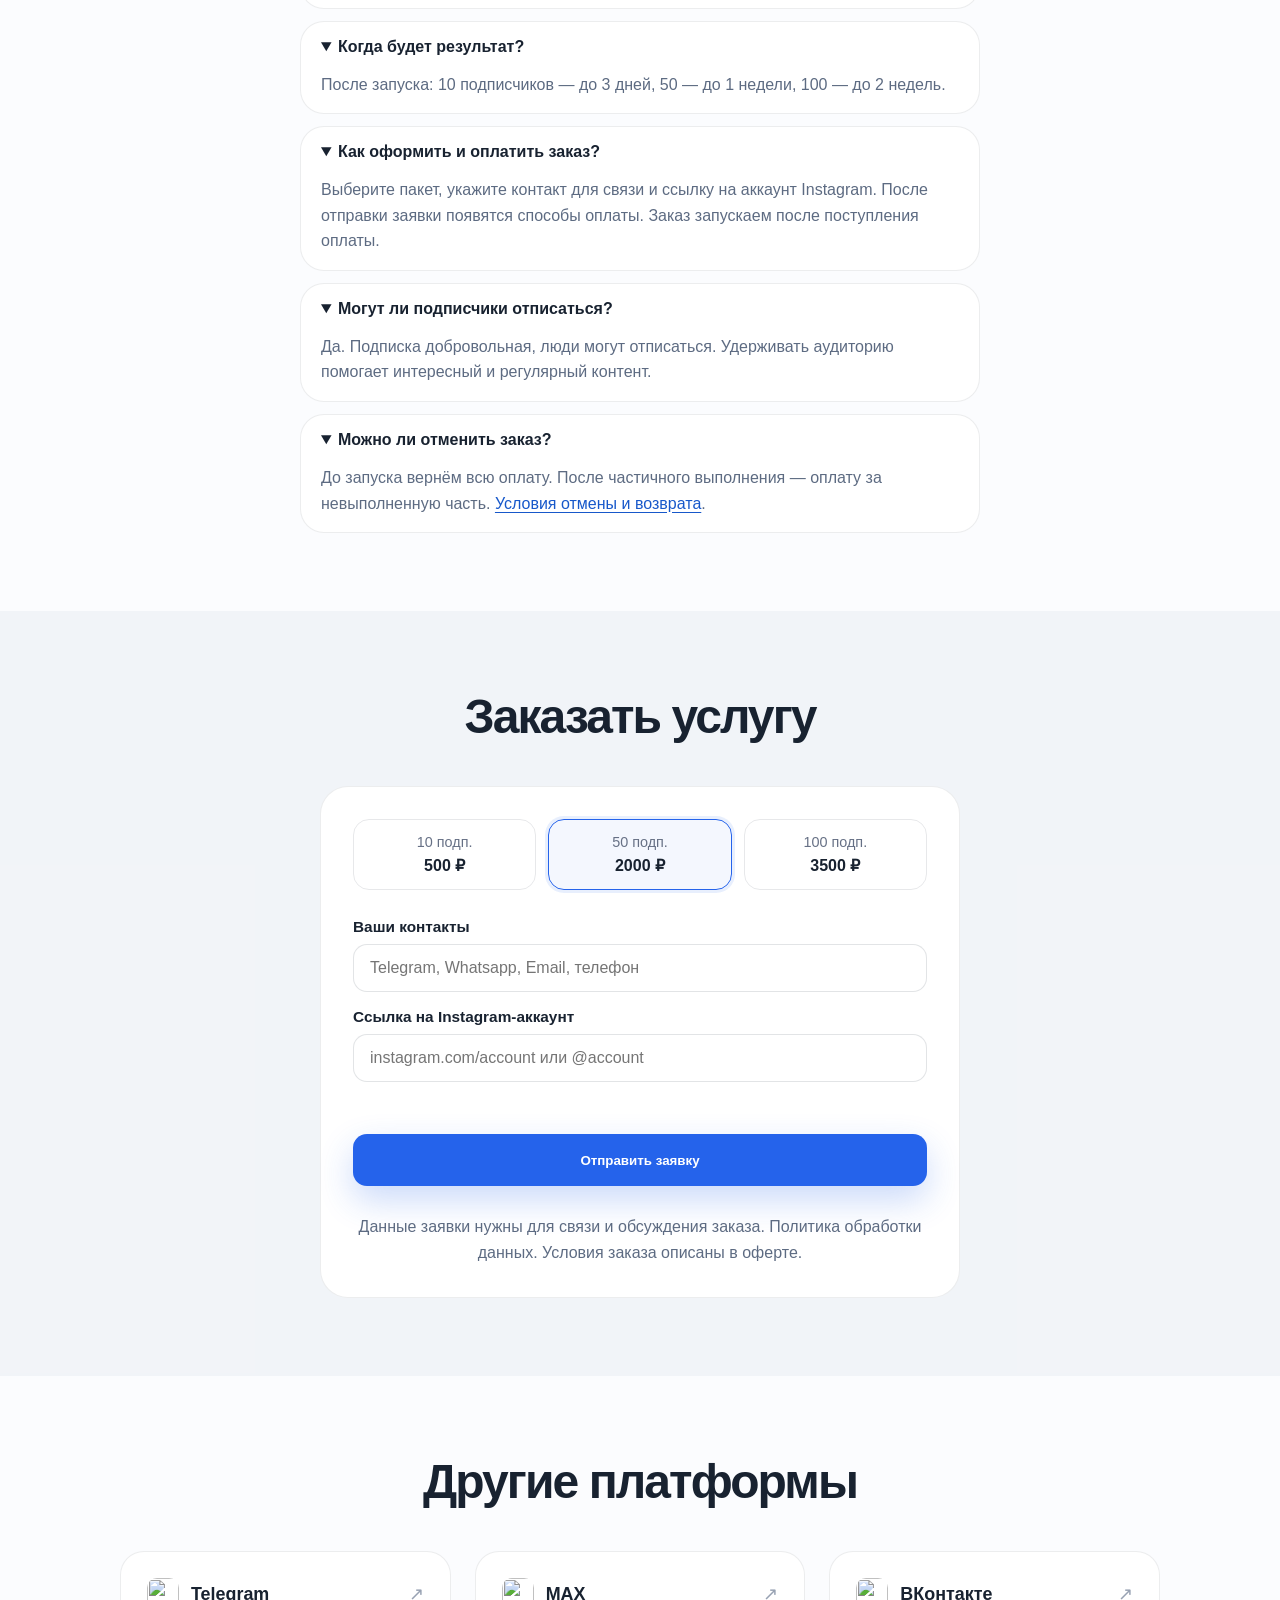
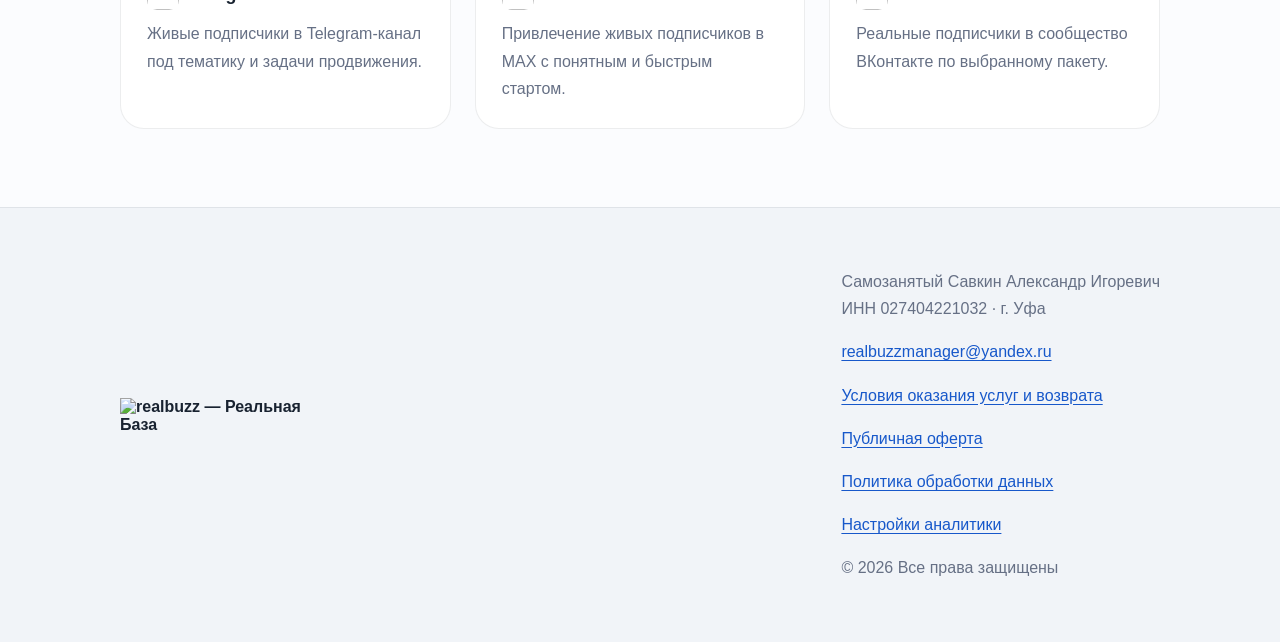
==== commit e9e1be6f: "Update service descriptions and legal pages for current payment flow" ====
--- a/insta/index.html
+++ b/insta/index.html
@@ -9,10 +9,10 @@
     <link rel="icon" href="../favicon.ico" sizes="32x32" />
     <link rel="icon" href="../favicon.svg" type="image/svg+xml" />
     <link rel="apple-touch-icon" href="../apple-touch-icon.png" sizes="180x180" />
-    <meta name="description" content="Привлечение живой аудитории в Instagram по тематике аккаунта. Тарифы Realbuzz, порядок работы и форма заявки." />
+    <meta name="description" content="Привлечение реальных подписчиков в Instagram через оплачиваемые задания. Тарифы Realbuzz, порядок работы и форма заявки." />
     <link rel="canonical" href="https://realbuzz.ru/insta/" />
     <meta property="og:url" content="https://realbuzz.ru/insta/" />
-    <meta property="og:description" content="Привлечение живой аудитории в Instagram по тематике аккаунта. Тарифы Realbuzz, порядок работы и форма заявки." />
+    <meta property="og:description" content="Привлечение реальных подписчиков в Instagram через оплачиваемые задания. Тарифы Realbuzz, порядок работы и форма заявки." />
     <meta property="og:type" content="website" />
     <meta property="og:site_name" content="realbuzz — Реальная База" />
     <meta property="og:title" content="Живые подписчики в Instagram" />
@@ -55,10 +55,7 @@
         <section class="tg-hero">
           <div class="tg-shell tg-hero__inner">
             <h1>Живые подписчики в Instagram</h1>
-            <p>
-              Помогаем привлекать живую аудиторию в Instagram под вашу тематику
-              и задачи продвижения. От 35 руб. за подписчика.
-            </p>
+            <p>Привлекаем реальных пользователей через оплачиваемые задания на подписку. От 35 руб. за подписчика.</p>
             <a class="tg-button" href="#form">Оставить заявку</a>
           </div>
         </section>
@@ -82,10 +79,9 @@
               <article class="tg-card tg-step">
                 <span class="tg-step__icon tg-step__icon--light" aria-hidden="true">👥</span>
                 <span class="tg-step__number">2</span>
-                <h3>Делаем рассылку</h3>
+                <h3>Размещаем задание на подписку</h3>
                 <p>
-                  Отправляем приглашение реальным людям, которые соответствуют
-                  вашей ЦА.
+                  Пользователи получают вознаграждение за подписку на вашу площадку.
                 </p>
               </article>
 
@@ -93,19 +89,12 @@
                 <span class="tg-step__icon tg-step__icon--light" aria-hidden="true">↗️</span>
                 <span class="tg-step__number">3</span>
                 <h3>Получаете подписчиков</h3>
-                <p>
-                  В аккаунт приходит живая аудитория, которой действительно
-                  интересно ваше предложение.
-                </p>
+                <p>Подписываются реальные пользователи. Просмотры, вовлечённость и покупки не гарантируются.</p>
               </article>
             </div>
 
             <div class="tg-proof">
-              <h3>Это не накрутка</h3>
-              <p>
-                Мы приводим реальных людей по параметрам вашей целевой
-                аудитории. Подписывается только тот, кому интересен ваш контент.
-              </p>
+              <h3>Как приходят подписчики</h3><p>Реальные пользователи выполняют оплачиваемое задание на подписку. Это не означает, что они заинтересованы в тематике вашей площадки или будут активны после выполнения задания.</p>
 
               <div class="tg-proof__grid">
                 <article class="tg-proof__item">
@@ -128,11 +117,7 @@
 
                 <article class="tg-proof__item">
                   <span class="tg-proof__badge">🛡</span>
-                  <h4>Безопасно для аккаунта</h4>
-                  <p>
-                    Привлечение идет без сомнительных методов и лишней
-                    перегруженности.
-                  </p>
+                  <h4>Без доступа к аккаунту</h4><p>Для заказа достаточно ссылки. Пароли и доступ к вашему аккаунту не нужны.</p>
                 </article>
               </div>
             </div>
@@ -157,8 +142,7 @@
               <article class="tg-card tg-benefit">
                 <span class="tg-benefit__icon">◎</span>
                 <div>
-                  <h3>Подбор под ЦА</h3>
-                  <p>Аудитория подбирается под тематику, нишу и задачи аккаунта.</p>
+                  <h3>Понятный объём</h3><p>В пакете указаны количество подписчиков, стоимость и срок выполнения.</p>
                 </div>
               </article>
 
@@ -166,7 +150,7 @@
                 <span class="tg-benefit__icon">⚡</span>
                 <div>
                   <h3>Быстрый запуск</h3>
-                  <p>Двигаемся быстро после заявки и уточнения деталей.</p>
+                  <p>Запускаем выбранный пакет после проверки заявки и поступления оплаты.</p>
                 </div>
               </article>
 
@@ -232,7 +216,7 @@
             </div>
             <details class="tg-card tg-faq__item">
               <summary>Это живые подписчики?</summary>
-              <p>Да. Люди сами переходят по приглашению и решают, подписываться ли. Ботов и автоматические подписки не используем.</p>
+              <p>Да. Реальные пользователи выполняют оплачиваемое задание на подписку. Ботов и автоматические подписки не используем.</p>
             </details>
             <details class="tg-card tg-faq__item">
               <summary>Когда будет результат?</summary>
@@ -333,7 +317,7 @@
                   </div>
                   <span>↗</span>
                 </div>
-                <p>Живые подписчики в сообщество ВКонтакте под вашу нишу и задачи.</p>
+                <p>Реальные подписчики в сообщество ВКонтакте по выбранному пакету.</p>
               </a>
             </div>
           </div>
